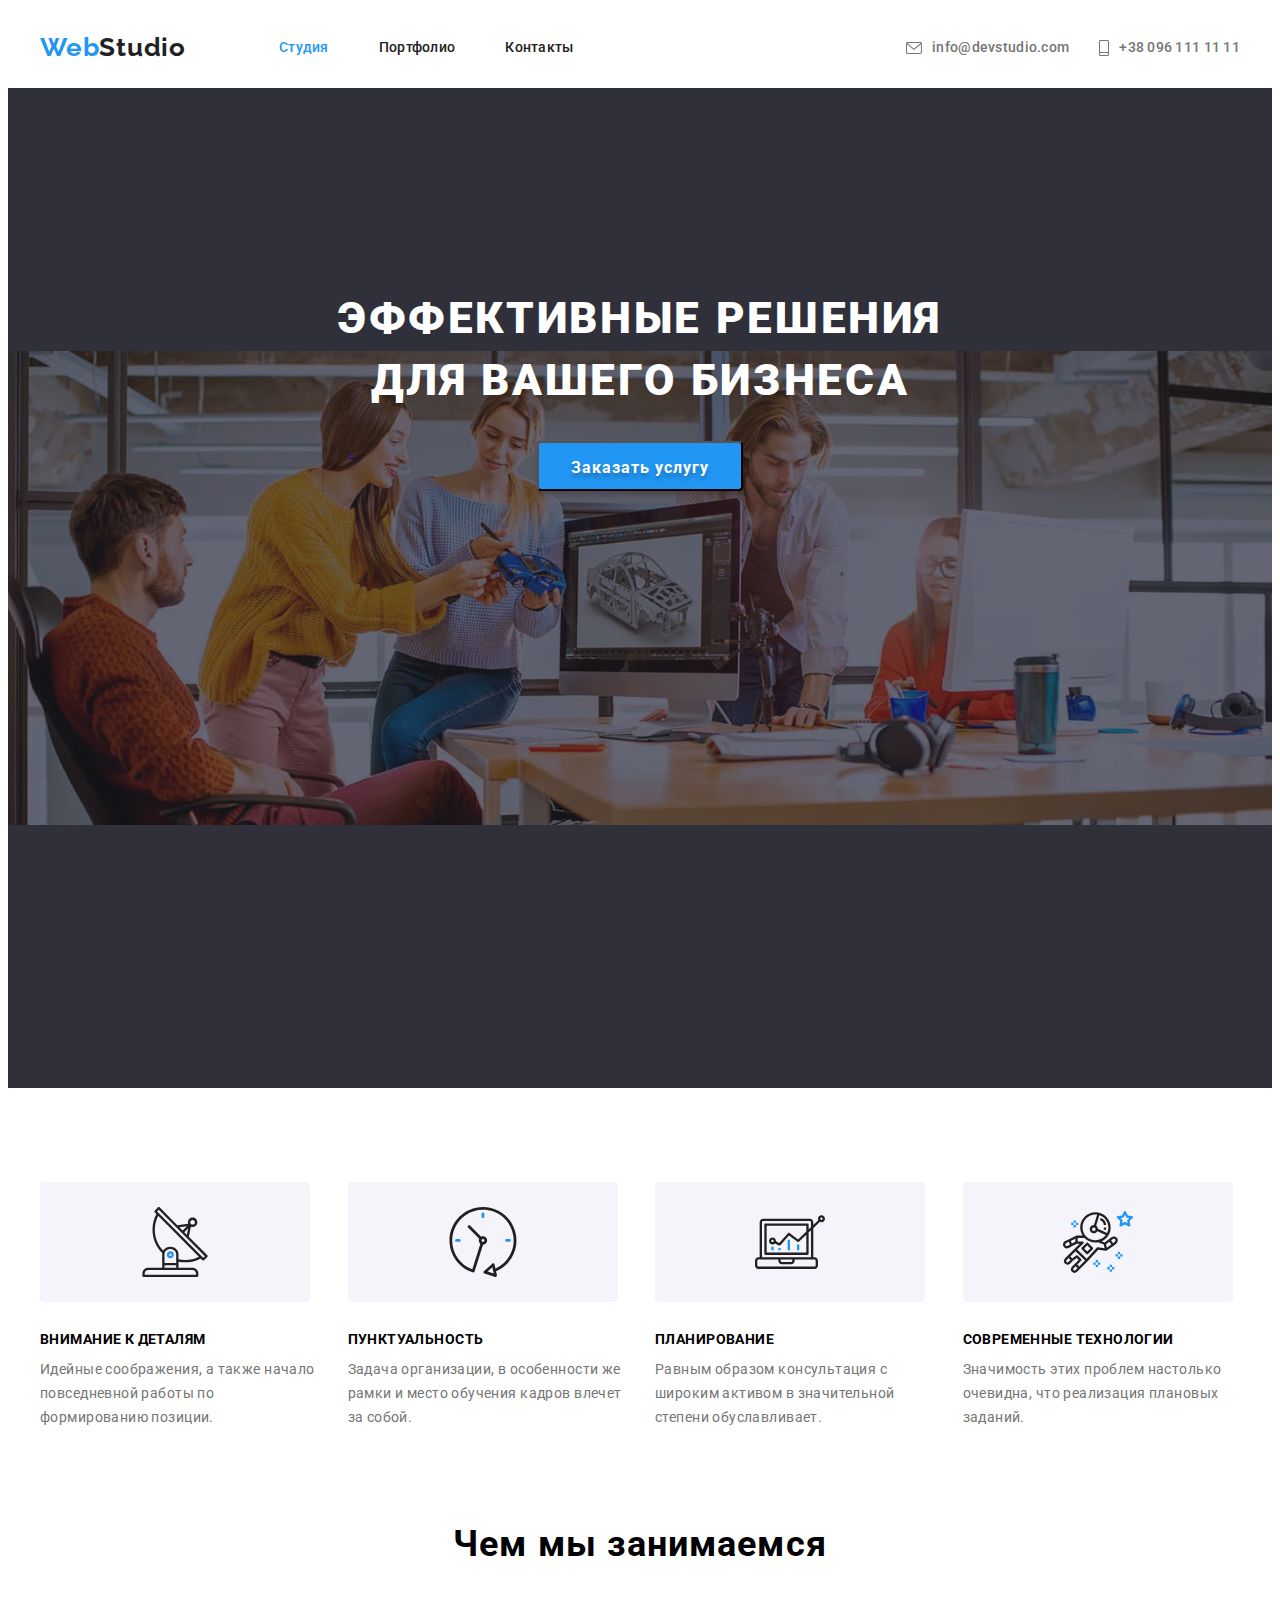
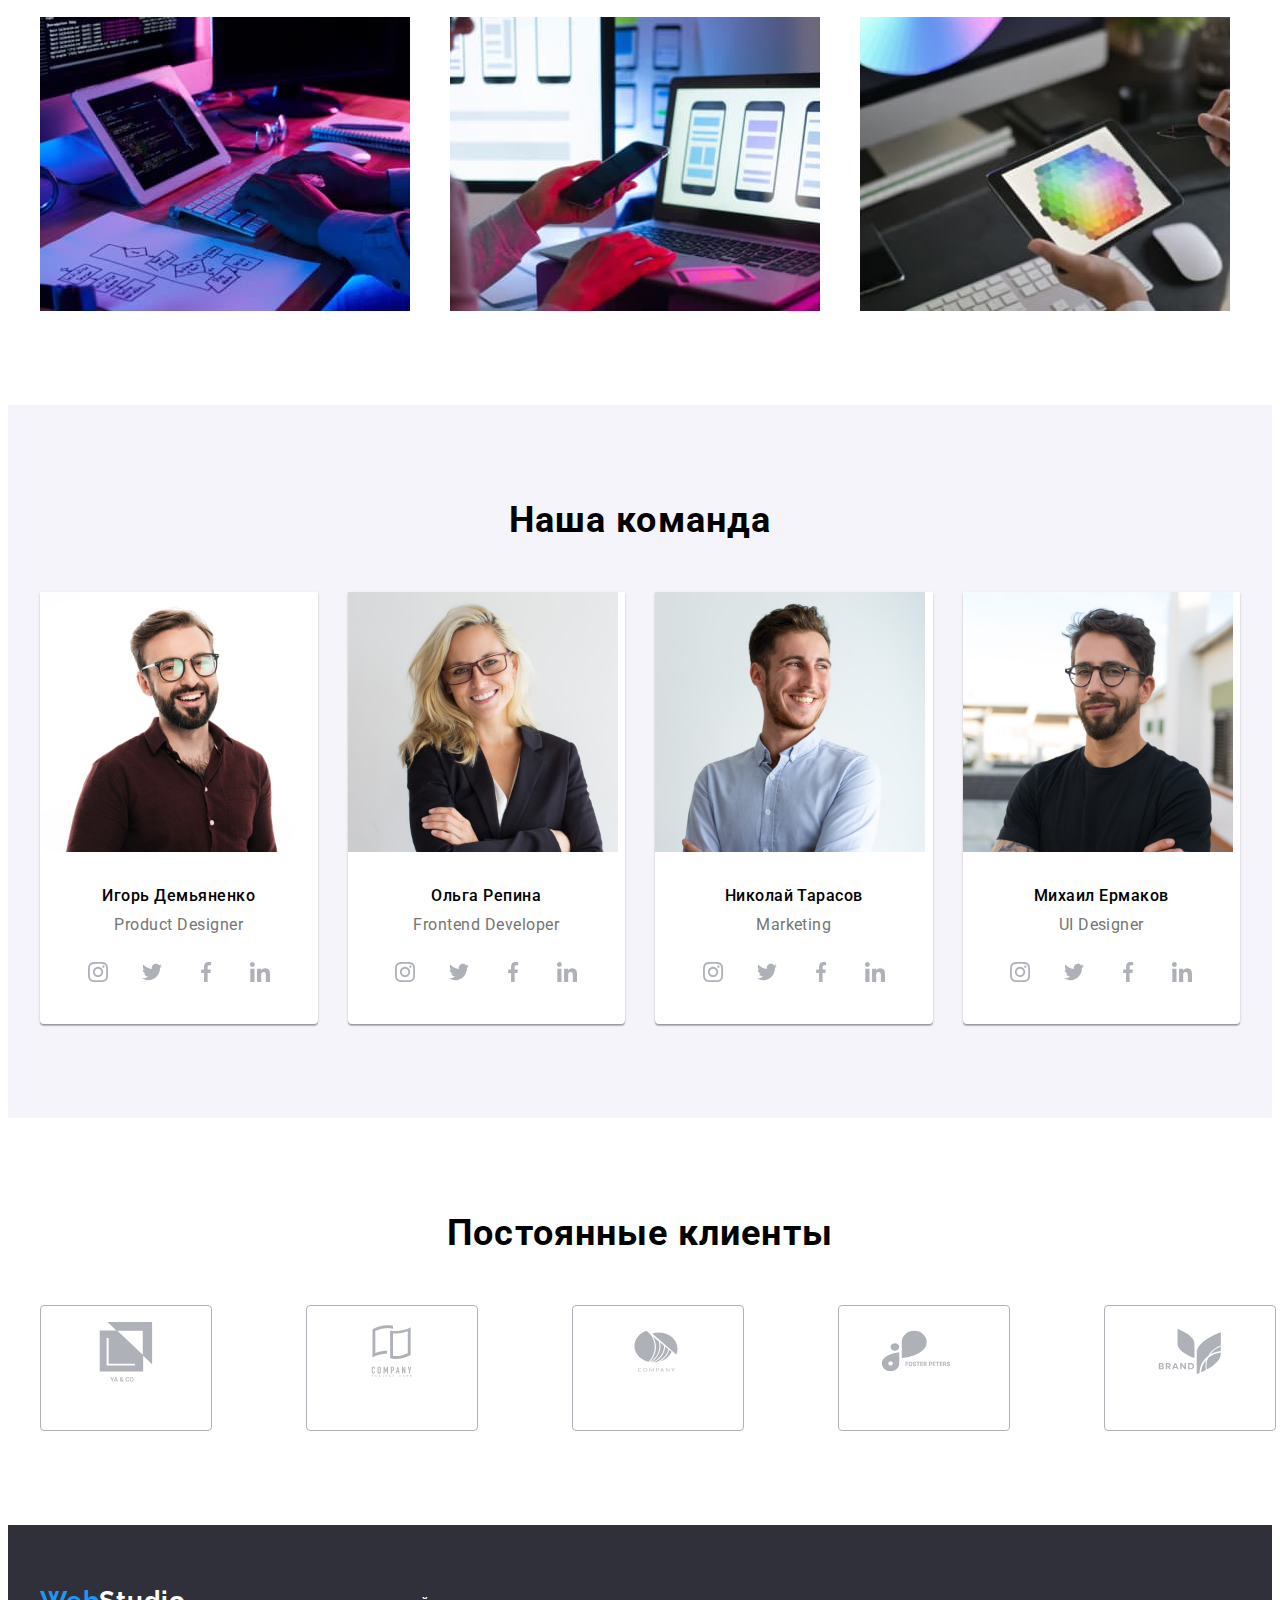
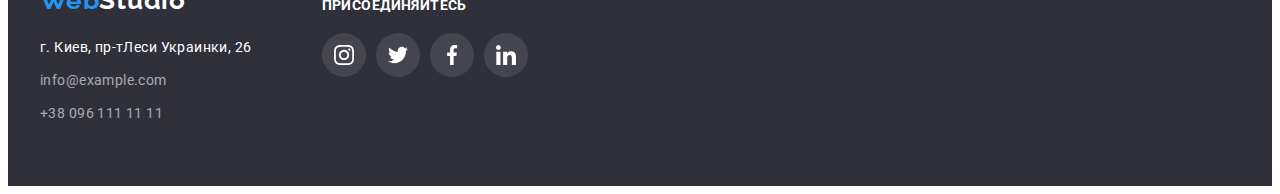
==== index.html @ dd882b48 "start" ====
<!DOCTYPE html>
<html lang="ru">
<head>
    <meta charset="UTF-8">
    <meta http-equiv="X-UA-Compatible" content="IE=edge">
    <meta name="viewport" content="width=device-width, initial-scale=1.0">
    <link rel="preconnect" href="https://fonts.googleapis.com"> 
    <link rel="preconnect" href="https://fonts.gstatic.com" crossorigin> 
    <link href="https://fonts.googleapis.com/css2?family=Raleway:wght@700&family=Roboto:wght@400;500;700;900&display=swap" rel="stylesheet">
    <link rel="stylesheet" href="https://cdnjs.cloudflare.com/ajax/libs/modern-normalize/1.1.0/modern-normalize.min.css" integrity="sha512-wpPYUAdjBVSE4KJnH1VR1HeZfpl1ub8YT/NKx4PuQ5NmX2tKuGu6U/JRp5y+Y8XG2tV+wKQpNHVUX03MfMFn9Q==" crossorigin="anonymous" referrerpolicy="no-referrer" />
    <link rel="stylesheet" href="./css/style.css">    
    <title>Webstudio</title>
</head>
<body> 
    <header class="header">
        <div class="container nav-header"> 
            <a href="./index.html" class="header-logo" ><span class="logo-akcent">Web</span>Studio</a>
            <nav class="header-navigation">    
                <ul class="header-list">
                    <li class="header-item"><a  href="./index.html" class="header-link current" >Студия</a></li>
                    <li class="header-item"><a href="./portfolio.html" class="header-link">Портфолио</a></li>
                    <li class="header-item"><a href="/" class="header-link">Контакты</a></li>
                </ul>
            </nav>
                <div class="header-connect">
                    <ul class="header-link-second">
                        <li class="header-link-item">
                            <a class="header-link-text " href="emilito:info@devstudio.com">
                            <svg class="header-link-icon" width="16" height="12">
                                <use href="./images/symbol-defs.svg#icon-envelope" ></use>
                            </svg>
                            info@devstudio.com</a></li>
                        <li class="header-link-item">
                            <a class="header-link-tel" href="tel:+380961111111">
                                <svg class="header-link-icon" width="10" height="16">
                                    <use href="./images/symbol-defs.svg#icon-Vector" ></use>
                                </svg>
                            +38 096 111 11 11</a></li>
                    </ul>
                </div>
        </div>    
    </header>
    <main>
        <!-- герой -->
            <section class="hero">
                <div class="container">
                    <h1 class="hero-title" >Эффективные решения для вашего бизнеса</h1>
                    <button type="button" class="hero-button ">Заказать услугу</button>
                </div>
            </section>
        <!-- переваги вебстудії -->
            <section class="benefits section">
                <div class="container">
                    <h2 class="visually-hidden">достоинства вебстудии</h2> 
                    <ul class="benefits-list">
                        <li class="benefits-item">
                            <div class="benefits-box">
                                <svg class="benefits-pictures" width="70" height="70">
                                    <use href="./images/symbol-defs.svg#icon-antenna"></use>
                                </svg>
                            </div>
                            <h3 class="benefits-title">Внимание к деталям</h3>
                            <p class="benefits-text">Идейные соображения, а также начало повседневной работы по формированию позиции.</p>
                        </li>
                        <li class="benefits-item">
                            <div class="benefits-box">
                                <svg class="benefits-pictures" width="70" height="70">
                                    <use href="./images/symbol-defs.svg#icon-clock"></use>
                                </svg>
                            </div>
                            <h3 class="benefits-title">Пунктуальность</h3>
                            <p class="benefits-text">Задача организации, в особенности же рамки и место обучения кадров влечет за собой.</p>
                        </li>
                        <li class="benefits-item">
                            <div class="benefits-box">
                                <svg class="benefits-pictures" width="70" height="70">
                                    <use href="./images/symbol-defs.svg#icon-diagram"></use>
                                </svg>
                            </div>
                            <h3 class="benefits-title">Планирование</h3>
                            <p class="benefits-text">Равным образом консультация с широким активом в значительной степени обуславливает.</p>
                        </li>
                        <li class="benefits-item">
                            <div class="benefits-box">
                                <svg class="benefits-pictures" width="70" height="70">
                                    <use href="./images/symbol-defs.svg#icon-astronaut"></use>
                                </svg>
                            </div>
                            <h3 class="benefits-title">Современные технологии</h3>
                            <p class="benefits-text">Значимость этих проблем настолько очевидна, что реализация плановых заданий.</p>
                        </li>
                    </ul>
                </div>
            </section>
        
        <!-- Чим ми займаємся -->
        <section class="about section-third">
            <div class="container">
                <h2 class="about-title">Чем мы занимаемся</h2>
                <ul class="about-list">
                    <li class="about-item"><img src="./images/img.jpg" alt="верстка" width="370" class="about-img" ></li>
                    <li class="about-item"><img src="./images/img-2.jpg" alt="дизайн приложения" width="370" class="about-img"></li>
                    <li class="about-item"><img src="./images/img-3.jpg" alt="подбор цвета" width="370" class="about-img"></li>
                </ul>
            </div>
        </section>
        <!-- Наша команда -->
        <section class="team section">
            <div class="container">
                <h2 class="team-title">Наша команда</h2>
                <ul class="team-list">
                    <li class="team-item"><img src="./images/imgigor.jpg" alt="Игорь Демьяненко" width="270" class="team-img">
                        <div class="team-text-block">
                            <h3 class="team-title-second">Игорь Демьяненко</h3>
                            <p lang="en" class="team-text">Product Designer</p>
                            <ul class="team-socs">
                                <li class="team-socs-item" > 
                                    <a href="" class="team-socs-link">
                                        <svg class="team-socs-icon" width="20" height="20">
                                            <use href="./images/symbol-defs.svg#icon-instagram"></use>
                                        </svg>
                                    </a> 
                                </li>
                                <li class="team-socs-item">
                                    <a href="" class="team-socs-link" >
                                        <svg class="team-socs-icon" width="20" height="20">
                                            <use href="./images/symbol-defs.svg#icon-twitter"></use>
                                        </svg>
                                    </a> 
                                </li> 
                                <li class="team-socs-item">
                                    <a href="" class="team-socs-link">
                                        <svg class="team-socs-icon" width="20" height="20">
                                            <use href="./images/symbol-defs.svg#icon-facebook"></use>
                                        </svg>
                                    </a> 
                                </li> 
                                <li class="team-socs-item">                                    
                                    <a href=""  class="team-socs-link">
                                        <svg class="team-socs-icon" width="20" height="20">
                                            <use href="./images/symbol-defs.svg#icon-linkedin-"></use>
                                        </svg>
                                    </a> 
                                </li> 
                            </ul>
                        </div>
                    </li>    
                    <li class="team-item"><img src="./images/imgolga.jpg" alt="Ольга Репина" width="270" class="team-img">
                        <div class="team-text-block">
                            <h3 class="team-title-second">Ольга Репина</h3>
                            <p lang="en" class="team-text">Frontend Developer</p>
                            <ul class="team-socs">
                                <li class="team-socs-item" > 
                                    <a href="" class="team-socs-link">
                                        <svg class="team-socs-icon" width="20" height="20">
                                            <use href="./images/symbol-defs.svg#icon-instagram"></use>
                                        </svg>
                                    </a> 
                                </li>
                                <li class="team-socs-item">
                                    <a href="" class="team-socs-link">
                                        <svg class="team-socs-icon" width="20" height="20">
                                            <use href="./images/symbol-defs.svg#icon-twitter"></use>
                                        </svg>
                                    </a> 
                                </li> 
                                <li class="team-socs-item" >
                                    <a href=""  class="team-socs-link">
                                        <svg class="team-socs-icon" width="20" height="20">
                                            <use href="./images/symbol-defs.svg#icon-facebook"></use>
                                        </svg>
                                    </a> 
                                </li> 
                                <li class="team-socs-item">                                    
                                    <a href=""  class="team-socs-link">
                                        <svg class="team-socs-icon" width="20" height="20">
                                            <use href="./images/symbol-defs.svg#icon-linkedin-"></use>
                                        </svg>
                                    </a> 
                                </li> 
                            </ul>
                        </div>
                    </li>    
                    <li class="team-item"><img src="./images/imgnik.jpg" alt="Николай Тарасов" width="270" class="team-img">
                        <div class="team-text-block">
                            <h3 class="team-title-second">Николай Тарасов</h3>
                            <p lang="en" class="team-text">Marketing</p>
                            <ul class="team-socs">
                                <li class="team-socs-item" > 
                                    <a href=""  class="team-socs-link">
                                        <svg class="team-socs-icon" width="20" height="20">
                                            <use href="./images/symbol-defs.svg#icon-instagram"></use>
                                        </svg>
                                    </a> 
                                </li>
                                <li class="team-socs-item">
                                    <a href=""  class="team-socs-link" >
                                        <svg class="team-socs-icon" width="20" height="20">
                                            <use href="./images/symbol-defs.svg#icon-twitter"></use>
                                        </svg>
                                    </a> 
                                </li> 
                                <li class="team-socs-item">
                                    <a href=""  class="team-socs-link">
                                        <svg class="team-socs-icon" width="20" height="20">
                                            <use href="./images/symbol-defs.svg#icon-facebook"></use>
                                        </svg>
                                    </a> 
                                </li> 
                                <li class="team-socs-item">                                    
                                    <a href=""  class="team-socs-link">
                                        <svg class="team-socs-icon" width="20" height="20">
                                            <use href="./images/symbol-defs.svg#icon-linkedin-"></use>
                                        </svg>
                                    </a> 
                                </li> 
                            </ul>
                        </div>
                    </li>    
                    <li class="team-item"><img src="./images/imgmik.jpg" alt="Михаил Ермаков" width="270" class="team-img">
                        <div class="team-text-block">
                            <h3 class="team-title-second">Михаил Ермаков</h3>
                            <p lang="en" class="team-text">UI Designer</p>
                            <ul class="team-socs">
                                <li class="team-socs-item" > 
                                    <a href=""  class="team-socs-link">
                                        <svg class="team-socs-icon" width="20" height="20">
                                            <use href="./images/symbol-defs.svg#icon-instagram"></use>
                                        </svg>
                                    </a> 
                                </li>
                                <li class="team-socs-item">
                                    <a href=""  class="team-socs-link">
                                        <svg class="team-socs-icon" width="20" height="20">
                                            <use href="./images/symbol-defs.svg#icon-twitter"></use>
                                        </svg>
                                    </a> 
                                </li> 
                                <li class="team-socs-item">
                                    <a href=""  class="team-socs-link">
                                        <svg class="team-socs-icon" width="20" height="20">
                                            <use href="./images/symbol-defs.svg#icon-facebook"></use>
                                        </svg>
                                    </a> 
                                </li> 
                                <li class="team-socs-item">                                    
                                    <a href=""  class="team-socs-link" >
                                        <svg class="team-socs-icon" width="20" height="20">
                                            <use href="./images/symbol-defs.svg#icon-linkedin-"></use>
                                        </svg>
                                    </a> 
                                </li> 
                            </ul>
                        </div>
                    </li>    
                </ul>
            </div>
        </section>
        <section class="client section">
            <div class="container">
                <h3 class="client-title">Постоянные клиенты</h3>
                <ul class="client-list">
                    <li class="client-item">
                        <a href=""  class="client-link">
                            <svg class="client-icon" Width="106" height="60">
                                <use href="./images/symbol-defs.svg#icon-logo6"></use>
                            </svg>
                        </a>
                    </li>
                    <li class="client-item">
                        <a href=""  class="client-link">
                            <svg class="client-icon" Width="106" height="60">
                                <use href="./images/symbol-defs.svg#icon-Logo2"></use>
                            </svg>
                        </a>
                    </li>
                    <li class="client-item">
                        <a href=""  class="client-link">
                            <svg class="client-icon" Width="106" height="60">
                                <use href="./images/symbol-defs.svg#icon-Logo1"></use>
                            </svg>
                        </a>
                    </li>
                    <li class="client-item">
                        <a href=""  class="client-link">
                            <svg class="client-icon" Width="106" height="60">
                                <use href="./images/symbol-defs.svg#icon-Logo3"></use>
                            </svg>
                        </a>
                    </li>
                    <li class="client-item">
                        <a href=""  class="client-link">
                            <svg class="client-icon" Width="106" height="60">
                                <use href="./images/symbol-defs.svg#icon-Logo4"></use>
                            </svg>
                        </a>
                    </li>
                    <li class="client-item">
                        <a href=""  class="client-link">
                            <svg class="client-icon" Width="106" height="60">
                                <use href="./images/symbol-defs.svg#icon-logo5"></use>
                            </svg>
                        </a>
                    </li>
                </ul>
            </div>
        </section>
    </main>
    <!-- Підвал -->
    <footer class="footer section-second">
        <address>
            <div class="address container">
                <div class="footer-cordenats">
                    <a class="footer-logo" href="/"><span class="logo-akcent">Web</span>Studio</a>
                    <ul class="footer-list">
                        <li class="footer-item"><a href="https://bit.ly/3pXMvUd" target="_blank" rel="noopener, noindex, nofollow" class="footer-address">г. Киев, пр-тЛеси Украинки, 26</a> </li>
                        <li class="footer-item"><a  href="mailto:info@devstudio.com" class="footer-link">info@example.com</a> </li>
                        <li class="footer-item"><a href="tel:+380961111111" class="footer-tel">+38 096 111 11 11</a> </li>
                    </ul>
                </div>
                <div class="footer-conect">
                    <h4 class="conect-title">присоединяйтесь</h4>
                    <ul class="conect-list">
                        <li class="conect-item">
                            <a href=""  class="footer-link-icon">
                                <svg class="footer-icon" width="20" height="20">
                                    <use href="./images/symbol-defs.svg#icon-instagram"></use>
                                </svg>
                            </a>
                        </li>
                        <li class="conect-item">
                            <a href=""  class="footer-link-icon">
                                <svg class="footer-icon" width="20" height="20">
                                    <use href="./images/symbol-defs.svg#icon-twitter"></use>
                                </svg>
                            </a>
                        </li>
                        <li class="conect-item">
                            <a href=""  class="footer-link-icon">
                                <svg class="footer-icon" width="20" height="20">
                                    <use href="./images/symbol-defs.svg#icon-facebook"></use>
                                </svg>
                            </a>
                        </li>
                        <li class="conect-item">
                            <a href=""  class="footer-link-icon">
                                <svg class="footer-icon" width="20" height="20">
                                    <use href="./images/symbol-defs.svg#icon-linkedin-"></use>
                                </svg>
                            </a>
                        </li>
                    </ul>
                </div>
            </div>
        </address>
    </footer>

</body>
</html>
---- css/style.css ----
body {
    font-family: 'Roboto', Tahoma, sans-serif;
}

:root {
    --primery-text-color: #212121;
    --second-text-color: #757575; 
    --title-white-color: #FFFFFF;
    --akcent-color: #2196F3;
    --silver-icon:#AFB1B8;


}

p, 
h1, 
h2, 
h3, 
h4 {
    margin: 0;
}

ul,ol {
    padding-left: 0;
    margin: 0;
}



.container{
    width: 1200px;
    padding-left: 15px;
    padding-right: 15px;
    margin: 0 auto;

}

.section{
    padding-top: 94px;
    padding-bottom: 94px;
}


/* --------------------WebStudio----------------- */

.header-logo{
    font-family: 'Raleway', Tahoma, sans-serif;
    color: var(--primery-text-color);
    font-weight: 700;
    font-size: 26px;
    line-height: 1.2;
    text-decoration: none;
    letter-spacing: 0.03em;

    margin-right: 93px;
}

.logo-akcent{
    color: var(--akcent-color);
}

.nav-header{
    display: flex;
    align-items: center;

    min-height: 80px;
    /* padding-top: 32px;
    padding-bottom: 32px; */
}

/* -------------------------Студiя------------------ */

.header-list{
    display: flex;

    font-weight: 500;
    font-size: 14px;
    line-height: 1.14;
    list-style: none;
    letter-spacing: 0.02em;

}

.header-item:not(:last-child){
    margin-right: 50px;

}

.header-link{
    color: var(--primery-text-color);
    text-decoration: none;

    padding-top: 32px;
    padding-bottom: 32px;
    
}

.header-link:hover,
.header-link:focus{
    color: var(--akcent-color);
    cursor: pointer;
    
}

.header-link.current {
    color: var(--akcent-color);
}

.header-connect{
    margin-left: auto;

}

.header-link-second{
    display: flex;

    font-weight: 500;
    font-size: 14px;
    line-height: 1.14;
    list-style: none;
    letter-spacing: 0.02em;
}

.header-link-text, .header-link-tel{
    display: flex;
    color: var(--second-text-color);
    text-decoration: none;
    align-items: center;
}

.header-link-tel:hover,
.header-link-text:hover,
.header-link-tel:focus,
.header-link-text:focus{
    color: var(--akcent-color);
    cursor: pointer;
}

.header-link-tel{
    margin-left: 30px;

}
.header-link-item{

}

.header-link-icon{
    margin-right: 10px;
    fill: currentColor;

}

.header{
    /* padding-top: 24px;
    padding-bottom: 25px; */
    /* min-height: 80px; */
}

/* ---------------------------hero------------------- */

.hero{
    background-color: #2F303A;
    text-align: center;
    height: 600px;
    max-width: 1600px;

    padding-top: 200px;
    padding-bottom: 200px;

    background-image: linear-gradient(rgba(47, 48, 58, 0.4), rgba(47, 48, 58, 0.4)), 
    url(../images/hero.jpg);
    background-size: contain;
    background-position: center;
    background-repeat: no-repeat;
}

.hero-title{
    color:var(--title-white-color);
    font-weight: 900;
    font-size: 44px;
    line-height: 1.4;
    letter-spacing: 0.06em;
    text-transform: uppercase;
    text-align: center;

    width: 696px;
    margin: auto;
    
    padding-bottom: 30px;
    /* padding-left: 252px;
    padding-right: 252px; */
}

.button{
    border: solid transparent;
}

.hero-button{
    display: inline-block;
    font-family: 'Roboto', Tahoma, sans-serif;
    background-color: var(--akcent-color);
    color:var(--title-white-color);
    min-width: 200px;
    height: 50.16px;
    left: 713px;
    top: calc(50% - 50.16px/2 - 700.42px);
    font-weight: 700;
    font-size: 16px;
    line-height: 1.9;
    letter-spacing: 0.06em;
    
    align-items: center;
    text-align: center;
    text-shadow: 0px 4px 4px rgba(0, 0, 0, 0.25);
    
    padding: 10px 32px;
    border-radius: 4px;
    box-shadow: 0px 4px 4px rgba(0, 0, 0, 0.15);

}

/* --------------------------- benefits ----------------------*/

.visually-hidden {
    position: absolute;
    white-space: nowrap;
    width: 1px;
    height: 1px;
    overflow: hidden;
    border: 0;
    padding: 0;
    clip: rect(0 0 0 0);
    clip-path: inset(50%);
    margin: -1px;
} 

.benefits{
    display: flex;
}

.benefits-list{
    list-style: none;

    display: flex;
    margin-right: -30px;
}

.benefits-item{
    
}

.benefits-box {
    display: flex;
    background: #F5F4FA;
    width: 270px;
    height: 120px;
    border-radius: 4px; 
    margin-bottom: 30px;

    align-items: center;
    justify-content: center;


}

.benefits-pictures{

}

.benefits-title{
    font-weight: 700;
    font-size: 14px;
    line-height: 1.14;
    letter-spacing: 0.03em;
    text-transform: uppercase;

    margin-bottom: 10px;
}

.benefits-item{
    flex-basis:calc(100%/4 - 30px);
    margin-right: 30px;
}

.benefits-item:last-child{
    margin-right: 0;
}


.benefits-text{
    color: var(--second-text-color);
    font-weight: 400;
    font-size: 14px;
    line-height: 1.7;
    letter-spacing: 0.03em;
}

/*Чим ми займаємся*/

.section-third{
    padding-bottom: 94px;
}

.about-list{
    list-style: none;
    display: flex;
    margin-right: -30px;
}

.about-item{
    display: flex;
    flex-basis:calc(100%/3 - 30px);
    margin-right: 30px;
}

.about-item:last-child{
    margin-right: 0;
}



.about-title, .team-title, .client-title{
    font-weight: 700;
    font-size: 36px;
    line-height: 1.2;
    text-align: center;
    letter-spacing: 0.03em;

    margin-bottom: 50px;
}

/* ---------------------------- team ----------------------- */


.team{
    /* margin-bottom: 50px; */
    background-color: #F5F4FA;
}

.team-list{
    list-style: none;
    min-width: 270px;

    display: flex; 
    margin-right: -30px;
}

.team-item{
    flex-basis: calc(100%/4 - 30px);
    background: var(--title-white-color);
    margin-right: 30px;


    box-shadow: 0px 1px 3px rgba(0, 0, 0, 0.12), 0px 1px 1px rgba(0, 0, 0, 0.14), 0px 2px 1px rgba(0, 0, 0, 0.2);
    border-radius: 0px 0px 4px 4px;
}

.team-item:last-child{
    margin-right: 0;
}


.team-title-second{
    font-weight: 500;
    font-size: 16px;
    line-height: 1.2;
    letter-spacing: 0.03em;
    text-align: center;

    padding-bottom: 10px;
}

.team-text{
    color:  var(--second-text-color);
    font-weight: 400;
    font-size: 16px;
    line-height: 1.2;
    letter-spacing: 0.03em;
    text-align: center;
}

.team-socs{
    display: flex;
    list-style: none;
    justify-content: center;
}

.team-socs-item{
    margin-top: 16px;
    margin-right: 10px;
}

.team-socs-link{
    display:flex;
    width: 44px;
    height: 44px;
    border-radius: 50%;

    justify-content: center;
    align-items: center;
    fill: var(--silver-icon);

}

.team-socs-item:last-child{
    margin-right: 0;
}

.team-socs-link:hover,
.team-socs-link:focus{
    background: var(--akcent-color);
    fill: var(--title-white-color);
}

.team-socs-icon{

}

.team-text-block{
    padding-top: 30px;
    padding-bottom: 30px;
}


/* ---------------------------- client ------------------------------------------------------------*/

.client{
    display: flex;
}

.client-list{
    display: flex;
    list-style: none;
    margin-right: -30px;

}

.client-item:last-child{
    margin-right: 0;
}

.client-item{
    display: flex;
    margin-right: 30px;
}



.client-link{
    flex-basis: calc(100%/6 - 30px);
    border: 1px solid var(--silver-icon);
    border-radius: 4px;
    fill: var(--silver-icon);


    width: 170px;
    height:92px;
    

    padding-top: 16px;
    padding-right: 32px;
    padding-bottom: 16px;
    padding-left: 32px;
    
}

.client-link:hover,
.client-link:focus{
    border-color: var(--akcent-color);
    fill: var(--akcent-color);
}

.client-icon{

}


/* ------------------------------- footer ----------------------- */

.footer{
    background-color: #2F303A;

}

.address{
    display: flex;

}

.footer-cordenats{
    margin-right: 70px;

}


.section-second{
    padding-top: 60px;
    padding-bottom: 60px;


}

.footer-logo{
    font-style: normal;
    background-color: #2F303A;
    font-family: 'Raleway', Tahoma, sans-serif;
    color: var(--title-white-color);
    font-weight: 700;
    font-size: 26px;
    line-height: 1.2;
    text-decoration: none;
    letter-spacing: 0.03em;
    cursor: default;

}

.footer-list{
    list-style: none;

    margin-top: 20px;
}

.footer-item:nth-child(-n+2){
    margin-bottom: 9px;
}

.footer-address{
    font-style: normal;
    background-color: #2F303A;
    color: var(--title-white-color);
    font-weight: 400;
    font-size: 14px;
    line-height: 1.7;
    text-decoration: none;
    letter-spacing: 0.03em;
    cursor: default;
}

.footer-link, .footer-tel{
    font-style: normal;
    background-color: #2F303A;;
    color: rgba(255, 255, 255, 0.6);
    font-weight: 400;
    font-size: 14px;
    line-height: 1.7;
    text-decoration: none;
    letter-spacing: 0.03em;
    cursor: default;
} 

.footer-conect{
    display: flex;
    flex-direction: column;

    margin-top: 12px;
}

.conect-title{
    font-style: normal;
    font-weight: 700;
    font-size: 14px;
    line-height: 1,2;
    letter-spacing: 0.03em;
    text-transform: uppercase;
    color: var(--title-white-color);

    align-items: baseline;
    
}

.conect-list{
    display: flex;
    list-style: none;


}

.conect-item{
    display: flex;
    margin-top: 20px;
    margin-right: 10px;
    

}

.conect-item:last-child{
    margin-right: 0;
}

.footer-link-icon{
    display: flex;
    width: 44px;
    height: 44px;
    border-radius: 50%;
    background-color: rgba(255, 255, 255, 0.1);
    fill: var(--title-white-color);

    justify-content: center;
    align-items: center;

}

.footer-link-icon:hover,
.footer-link-icon:focus{
    background-color:var(--akcent-color);
}

.footer-icon{

}


/* ----------------------  портфоліо  -------------------------------------------------------*/

.header-portfolio{
    /* padding-top: 24px;
    padding-bottom: 25px; */
    display: flex;
    border-bottom: 1px solid rgba(236, 236, 236, 1);
    /* box-shadow:0px 4px 4px rgba(0, 0, 0, 0.25); */
}

.header-logo-portfolio{
    font-family: 'Raleway', Tahoma, sans-serif;
    color: var(--primery-text-color);
    font-weight: 700;
    font-size: 26px;
    line-height: 1.2;
    text-decoration: none;
    letter-spacing: 0.03em;
    /* cursor: default; */

    margin-right: 93px;
}

.logo-akcent-portfolio{
    color: var(--akcent-color);
}

.header-link-portfolio{
    color: var(--primery-text-color);
    text-decoration: none;
    cursor: pointer;

}

.header-link-portfolio:hover,
.header-link-portfolio:focus{
    color: var(--akcent-color);
    cursor: pointer;
}

.header-link-portfolio.current{
    color: var(--akcent-color);
}

.header-link-text-portfolio, .header-tel-portfolio{
    display: flex;
    color: var(--second-text-color);
    text-decoration: none;
    align-items: center;
    text-decoration: none;
    cursor: pointer;
}

.header-link-text-portfolio:hover,
.header-link-text-portfolio:focus,
.header-tel-portfolio:hover,
.header-tel-portfolio:focus{
    color: var(--akcent-color);
}

.header-tel-portfolio{
    margin-left: 30px;
}

.button-portfolio-list {
    list-style: none;

    display: flex;
    justify-content: center;
    margin-bottom: 50px;
}

.portfolio-button-item:not(:first-child){
    margin-left: 8px;
}

.hero-button-portfolio{
    display: inline-block;
    font-family: 'Roboto', Tahoma, sans-serif;
    background-color: #F5F4FA;
    color: var(--primery-text-color);
    font-weight: 500;
    font-size: 16px;
    line-height: 1.6;
    letter-spacing: 0.03em;
    text-align: center;
    padding: 6px 22px;
    border-radius: 4px;
    min-height: 38px;
}

.hero-button-portfolio:hover,
.hero-button-portfolio:focus{
    background: var(--akcent-color);
    color:var(--title-white-color);
    cursor: pointer;
    box-shadow: 0px 3px 1px rgba(0, 0, 0, 0.1), 0px 1px 2px rgba(0, 0, 0, 0.08), 0px 2px 2px rgba(0, 0, 0, 0.12);
}

.hero-button-portfolio-acent{  
    display: inline-block;
    background-color: var(--akcent-color);
    color:var(--title-white-color);
    font-weight: 500;
    font-size: 16px;
    line-height: 1.6;
    letter-spacing: 0.03em;
    text-align: center;
    padding: 6px 22px;
    box-shadow: 0px 3px 1px rgba(0, 0, 0, 0.1), 0px 1px 2px rgba(0, 0, 0, 0.08), 0px 2px 2px rgba(0, 0, 0, 0.12);
    border-radius: 4px;
    min-height: 38px;

}

.hero-button-portfolio-acent:hover,
.hero-button-portfolio-acent:focus{
    background-color: var(--title-white-color);
    color: var(--akcent-color);
    cursor: pointer;
}

.portfolio-list{
    list-style: none;


    display: flex;
    flex-wrap: wrap;
    margin-right: -30px; 
    /* margin-left: -3px;  */
}

.portfolio-list-item{
    flex-basis: calc(100%/ 3 -30px);
    /* width: calc((100% -60px) / 3); */
    max-width: 370px;
    margin-right: 30px;
    margin-bottom: 30px;

    background: var(--title-white-color);
    border: 1px solid #EEEEEE;
}

.portfolio-list-item:nth-child(3n +3){
    margin-right: 0;
}

.portfolio-list-item:nth-last-child(-n + 3){
    margin-bottom: 0;
}
.portfolio-list-item:hover{
    box-shadow: 0px 1px 1px rgba(0, 0, 0, 0.12), 0px 4px 4px rgba(0, 0, 0, 0.06), 1px 4px 6px rgba(0, 0, 0, 0.16);
    cursor: pointer;
}

.portfolio-text-block{
    padding-top: 20px;
    padding-bottom: 20px;
    padding-left: 24px;
    padding-right: 24px;
}


.portfolio-title{
    font-weight: 700;
    font-size: 18px;
    line-height: 2;
    letter-spacing: 0.06em;
}

.portfolio-text{
    color: var(--second-text-color);
    font-weight: 400;
    font-size: 16px;
    line-height: 1.9;
    letter-spacing: 0.03em;
}
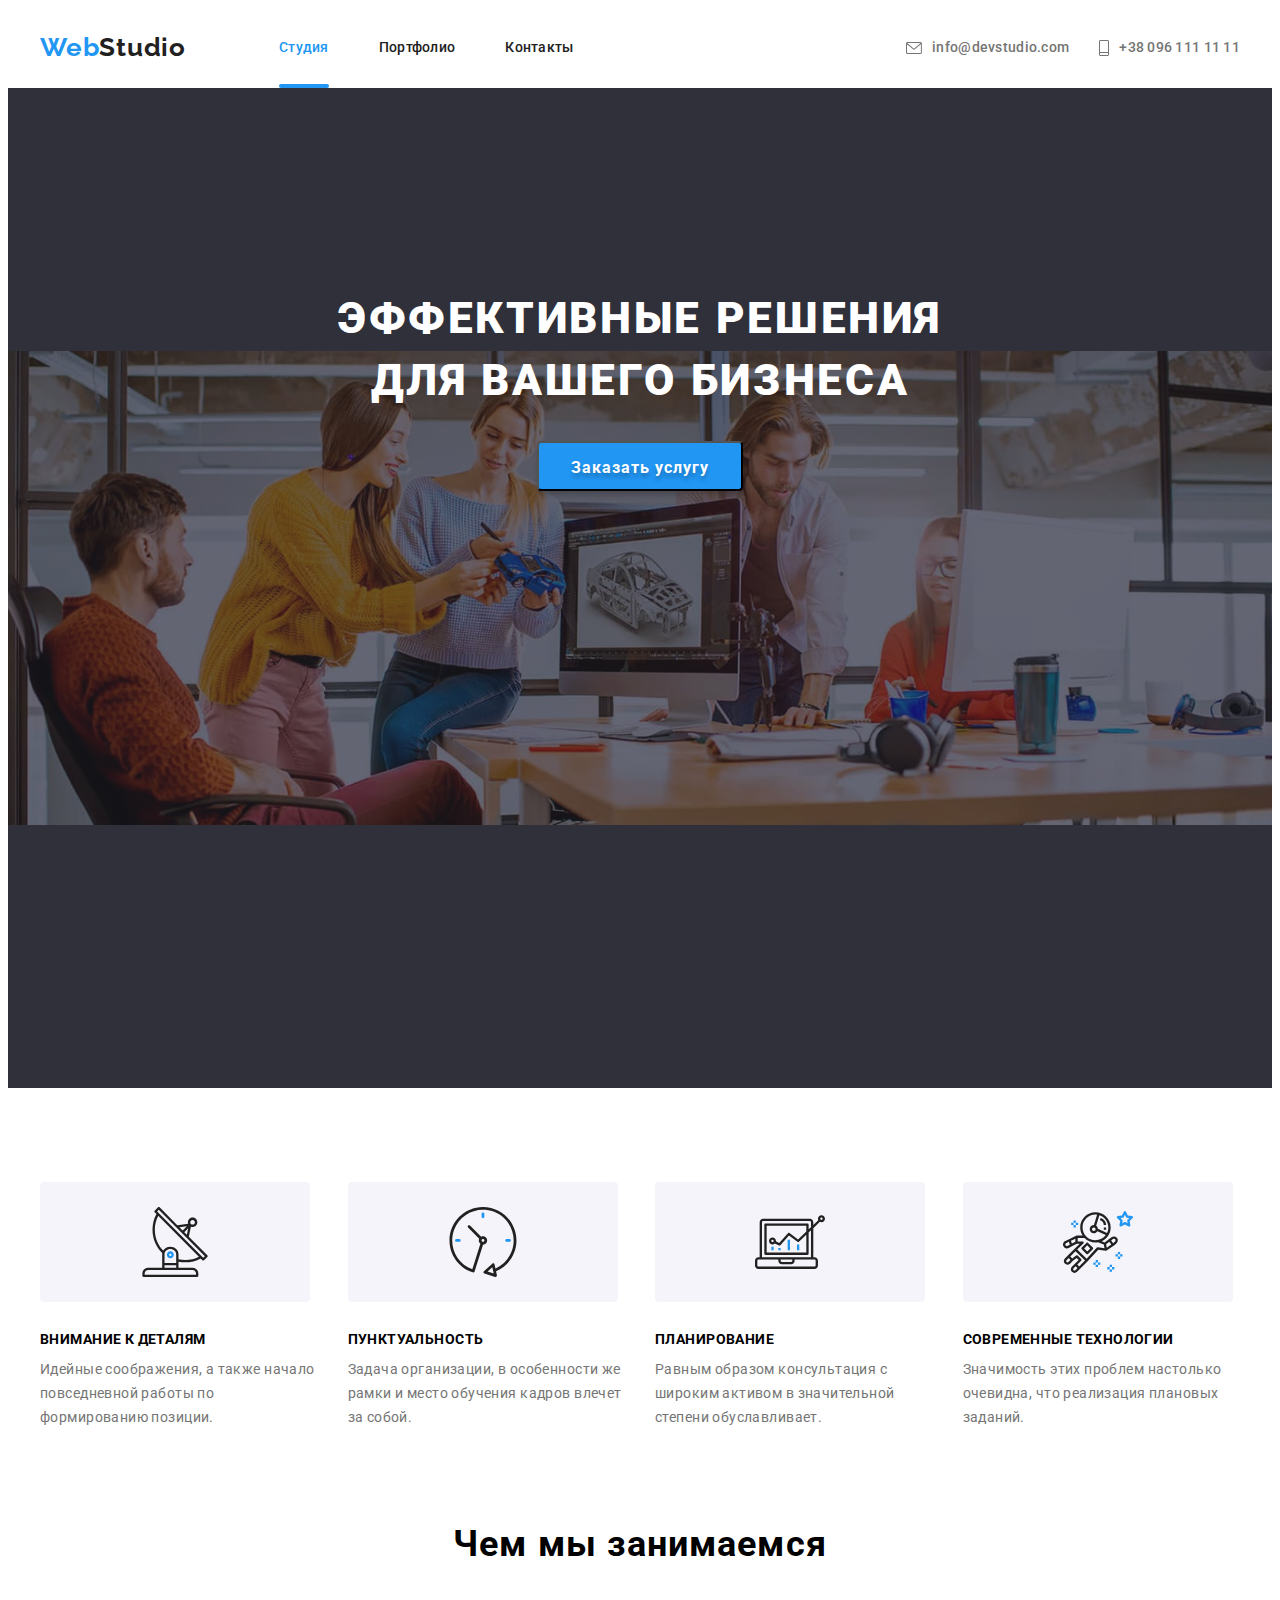
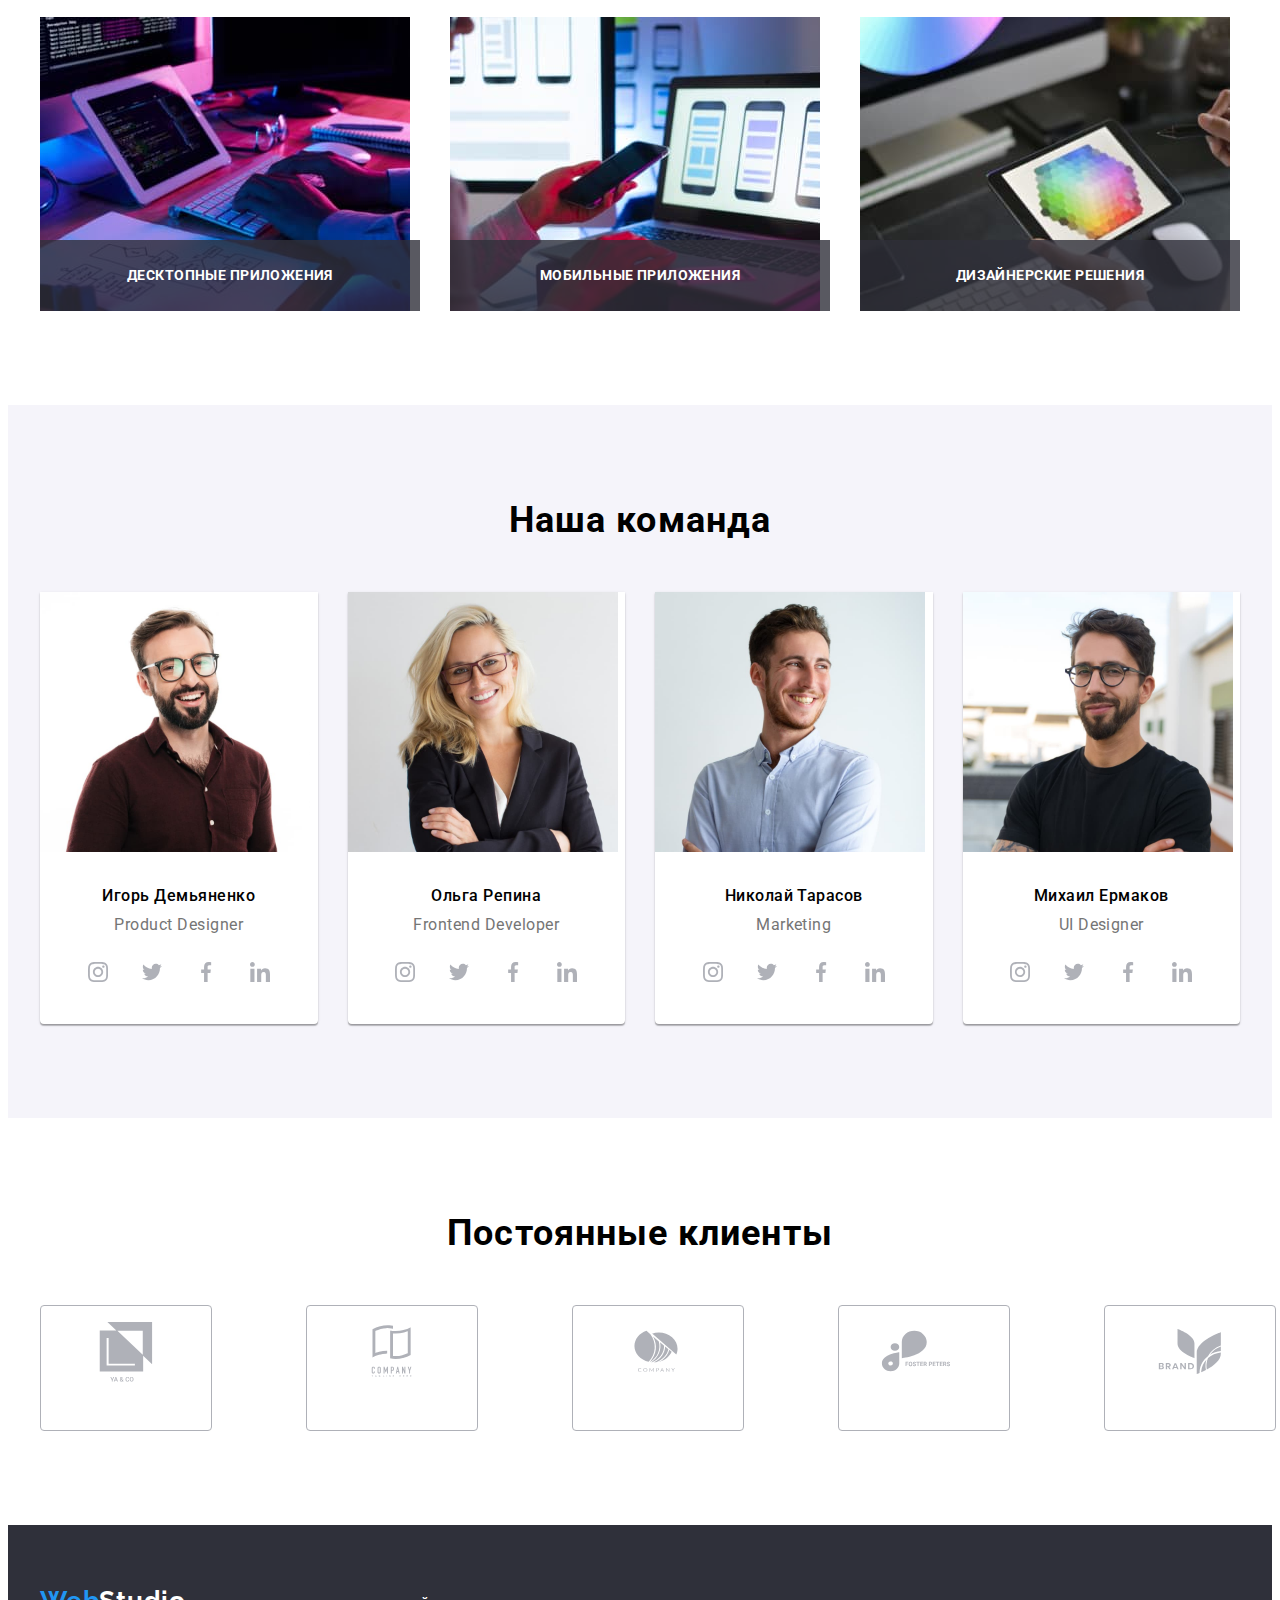
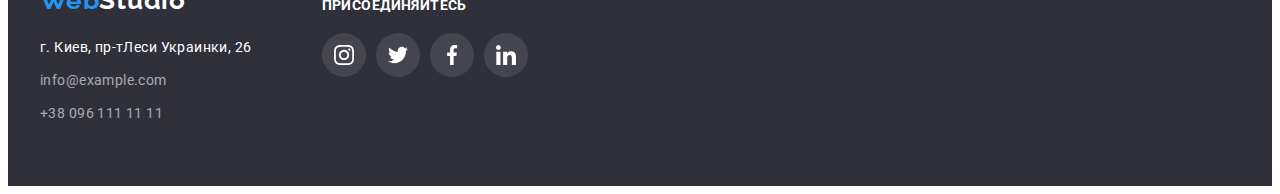
==== commit ca30fda0: "start2" ====
--- a/index.html
+++ b/index.html
@@ -98,9 +98,18 @@
             <div class="container">
                 <h2 class="about-title">Чем мы занимаемся</h2>
                 <ul class="about-list">
-                    <li class="about-item"><img src="./images/img.jpg" alt="верстка" width="370" class="about-img" ></li>
-                    <li class="about-item"><img src="./images/img-2.jpg" alt="дизайн приложения" width="370" class="about-img"></li>
-                    <li class="about-item"><img src="./images/img-3.jpg" alt="подбор цвета" width="370" class="about-img"></li>
+                    <li class="about-item">
+                        <img src="./images/img.jpg" alt="верстка" width="370" class="about-img" >
+                        <p class="about-item-text">Десктопные приложения</p>
+                    </li>
+                    <li class="about-item">
+                        <img src="./images/img-2.jpg" alt="дизайн приложения" width="370" class="about-img">
+                        <p class="about-item-text">Мобильные приложения</p>
+                    </li>
+                    <li class="about-item">
+                        <img src="./images/img-3.jpg" alt="подбор цвета" width="370" class="about-img">
+                        <p class="about-item-text">Дизайнерские решения</p>
+                    </li>
                 </ul>
             </div>
         </section>
--- a/css/style.css
+++ b/css/style.css
@@ -8,6 +8,7 @@
     --title-white-color: #FFFFFF;
     --akcent-color: #2196F3;
     --silver-icon:#AFB1B8;
+    --time-trasition: 250ms linear cubic-bezier(0.4, 0, 0.2, 1);
 
 
 }
@@ -86,6 +87,10 @@
 
 }
 
+.header-item{
+    position: relative;
+}
+
 .header-link{
     color: var(--primery-text-color);
     text-decoration: none;
@@ -93,12 +98,30 @@
     padding-top: 32px;
     padding-bottom: 32px;
     
+}
+
+.header-link.current::after{
+    content: '';
+    position: absolute;
+    
+    display: block;
+
+    width: 100%;
+    height: 4px;
+    border-radius: 2px;
+    background-color: var(--akcent-color);
+    left:0px;
+    bottom: -32px;
+
+
+
 }
 
 .header-link:hover,
 .header-link:focus{
     color: var(--akcent-color);
     cursor: pointer;
+    transform:  color 250ms linear cubic-bezier(0.4, 0, 0.2, 1);
     
 }
 
@@ -134,6 +157,7 @@
 .header-link-text:focus{
     color: var(--akcent-color);
     cursor: pointer;
+    transition:  color 250ms linear cubic-bezier(0.4, 0, 0.2, 1);
 }
 
 .header-link-tel{
@@ -311,10 +335,34 @@
     display: flex;
     flex-basis:calc(100%/3 - 30px);
     margin-right: 30px;
+
+    position: relative;
 }
 
 .about-item:last-child{
     margin-right: 0;
+}
+
+.about-item-text{
+    display: inline-block;
+    position: absolute;
+    padding-top: 27px;
+    padding-bottom: 27px;
+    text-align: center;
+
+    width: 100%;
+    max-height: 70px;
+    background-color: rgba(47, 48, 58, 0.8);
+    color: var(--title-white-color);
+
+    font-weight: 700;
+    font-size: 14px;
+    line-height: 1.2;
+    letter-spacing: 0.03em;
+    text-transform: uppercase;
+
+    left: 0px;
+    bottom: 0px;
 }
 
 
@@ -408,8 +456,10 @@
 
 .team-socs-link:hover,
 .team-socs-link:focus{
-    background: var(--akcent-color);
+    background-color: var(--akcent-color);
     fill: var(--title-white-color);
+    transition:  fill 250ms linear cubic-bezier(0.4, 0, 0.2, 1),   
+    background-color 250ms linear cubic-bezier(0.4, 0, 0.2, 1);
 }
 
 .team-socs-icon{
@@ -468,6 +518,7 @@
 .client-link:focus{
     border-color: var(--akcent-color);
     fill: var(--akcent-color);
+    transition: border-color 250ms linear cubic-bezier(0.4, 0, 0.2, 1), fill 250ms linear cubic-bezier(0.4, 0, 0.2, 1);
 }
 
 .client-icon{
@@ -603,6 +654,7 @@
 .footer-link-icon:hover,
 .footer-link-icon:focus{
     background-color:var(--akcent-color);
+    transition: background-color 250ms linear cubic-bezier(0.4, 0, 0.2, 1);
 }
 
 .footer-icon{
@@ -644,10 +696,27 @@
 
 }
 
+
+
+.header-link-portfolio.current::after{
+    display: block;
+    content: '';
+    position: absolute;
+
+    width: 100%;
+    height: 4px;    
+    border-radius: 2px;
+    background-color: var(--akcent-color);
+
+    left: 0px;
+    bottom: -32px;
+}
+
 .header-link-portfolio:hover,
 .header-link-portfolio:focus{
     color: var(--akcent-color);
     cursor: pointer;
+    transition: color 250ms linear cubic-bezier(0.4, 0, 0.2, 1);
 }
 
 .header-link-portfolio.current{
@@ -668,6 +737,7 @@
 .header-tel-portfolio:hover,
 .header-tel-portfolio:focus{
     color: var(--akcent-color);
+    transition: color 250ms linear cubic-bezier(0.4, 0, 0.2, 1);
 }
 
 .header-tel-portfolio{
@@ -703,10 +773,11 @@
 
 .hero-button-portfolio:hover,
 .hero-button-portfolio:focus{
-    background: var(--akcent-color);
+    background-color: var(--akcent-color);
     color:var(--title-white-color);
     cursor: pointer;
     box-shadow: 0px 3px 1px rgba(0, 0, 0, 0.1), 0px 1px 2px rgba(0, 0, 0, 0.08), 0px 2px 2px rgba(0, 0, 0, 0.12);
+    transition:  background-color 250ms linear cubic-bezier(0.4, 0, 0.2, 1), box-shadow 250ms linear cubic-bezier(0.4, 0, 0.2, 1), color 250ms linear cubic-bezier(0.4, 0, 0.2, 1);
 }
 
 .hero-button-portfolio-acent{  
@@ -730,6 +801,7 @@
     background-color: var(--title-white-color);
     color: var(--akcent-color);
     cursor: pointer;
+    transition: background-color 250ms linear cubic-bezier(0.4, 0, 0.2, 1), color 250ms linear cubic-bezier(0.4, 0, 0.2, 1);
 }
 
 .portfolio-list{
@@ -763,6 +835,7 @@
 .portfolio-list-item:hover{
     box-shadow: 0px 1px 1px rgba(0, 0, 0, 0.12), 0px 4px 4px rgba(0, 0, 0, 0.06), 1px 4px 6px rgba(0, 0, 0, 0.16);
     cursor: pointer;
+    transition: box-shadow 250ms linear cubic-bezier(0.4, 0, 0.2, 1);
 }
 
 .portfolio-text-block{
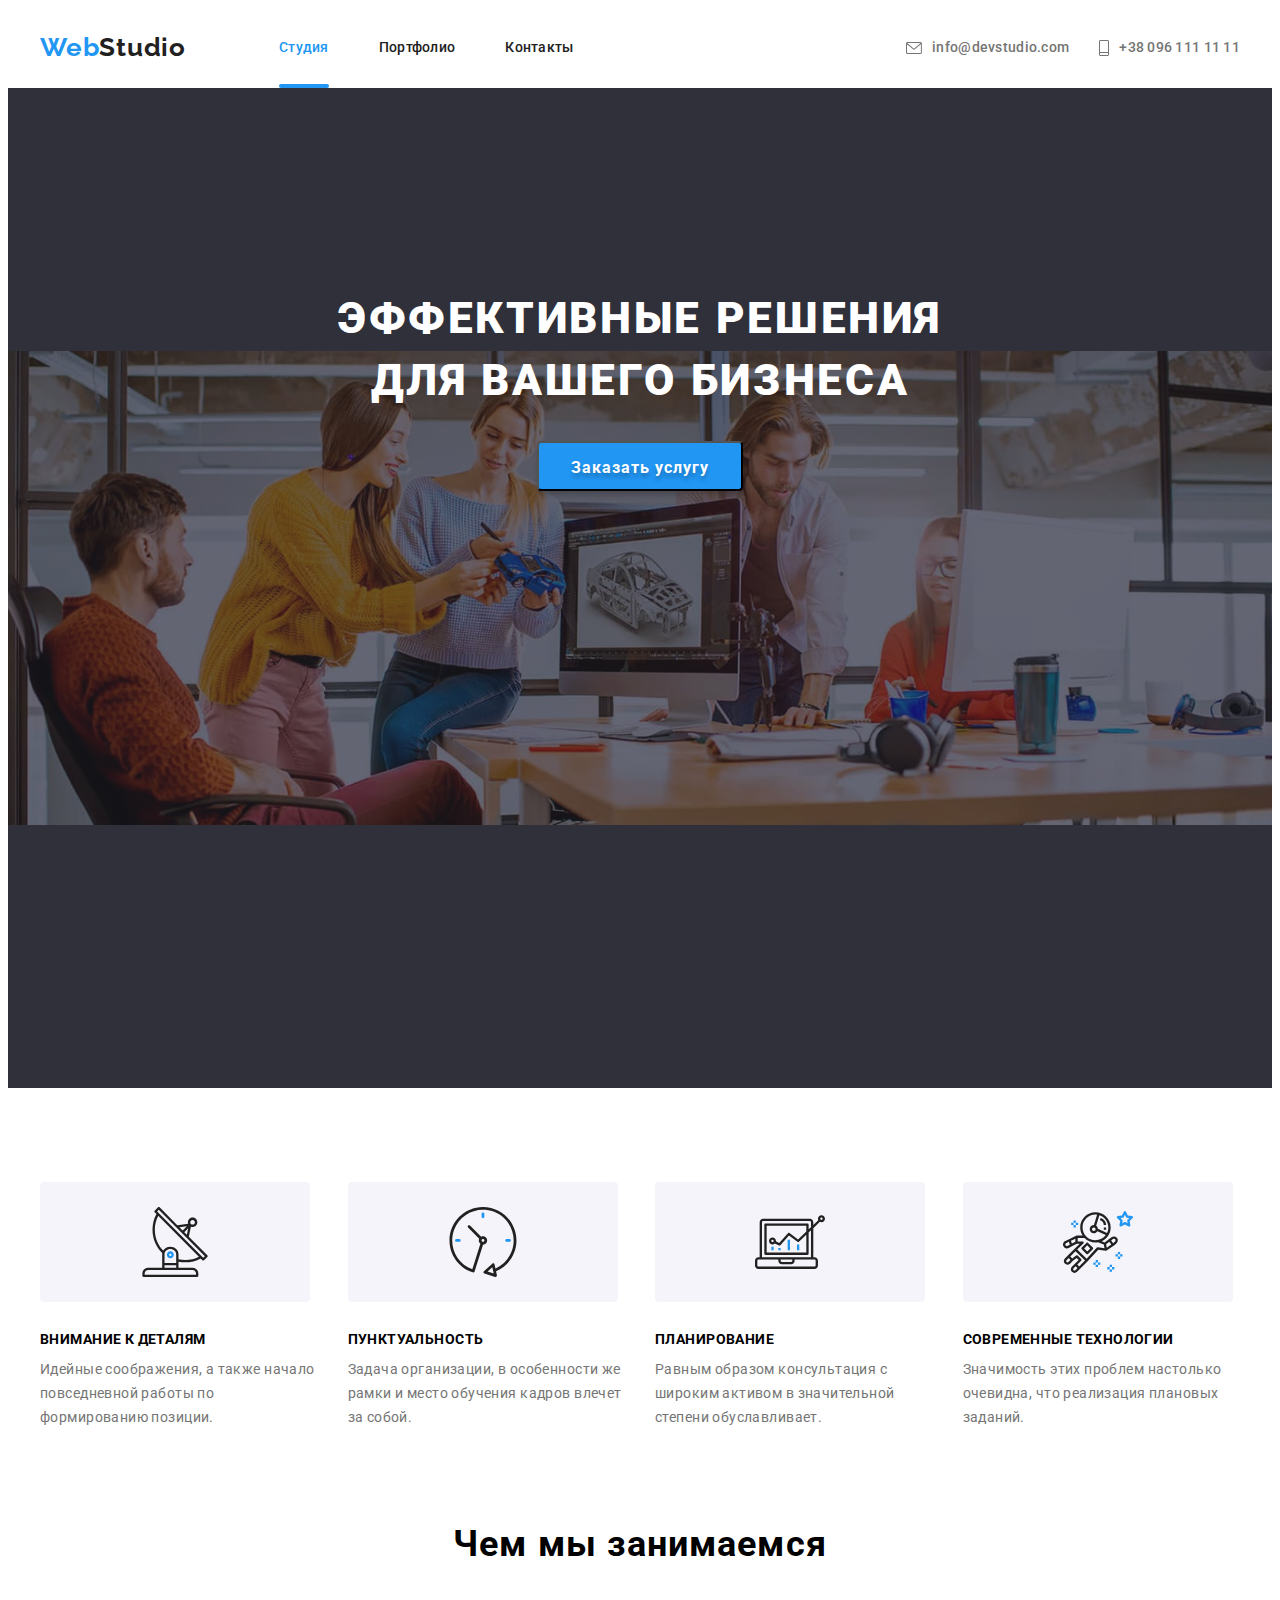
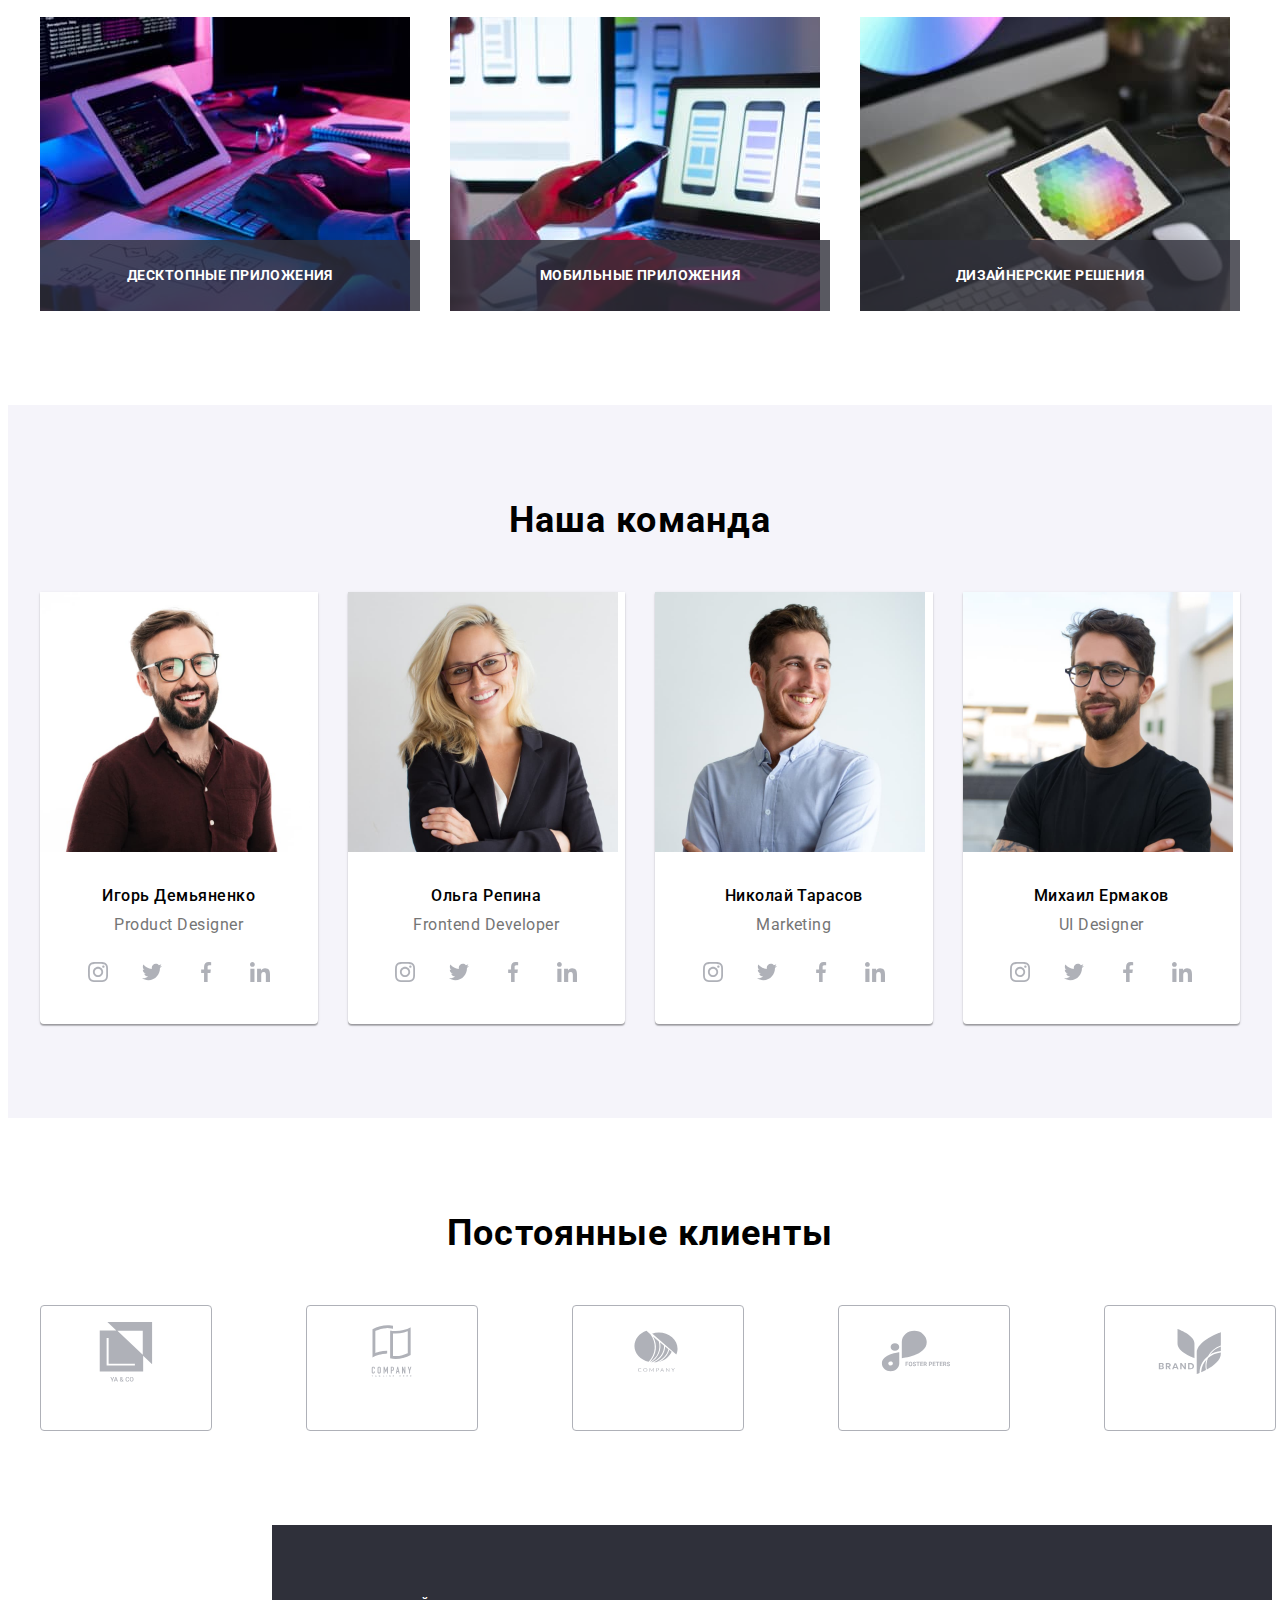
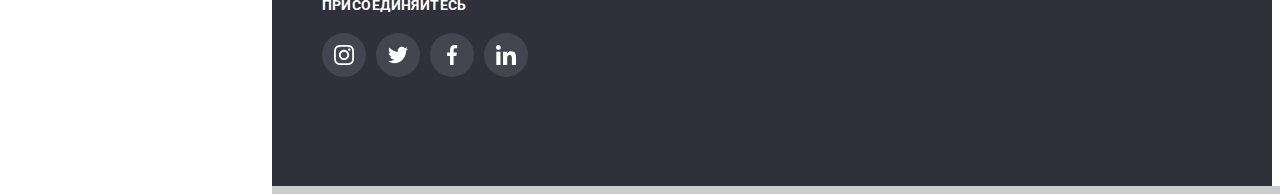
==== commit 65c5c9f8: "no good" ====
--- a/index.html
+++ b/index.html
@@ -363,6 +363,9 @@
             </div>
         </address>
     </footer>
+    <div class="backdrop">
+        <div class="modal"></div>
+    </div>
 
 </body>
 </html>--- a/css/style.css
+++ b/css/style.css
@@ -823,6 +823,8 @@
 
     background: var(--title-white-color);
     border: 1px solid #EEEEEE;
+    
+
 }
 
 .portfolio-list-item:nth-child(3n +3){
@@ -836,6 +838,34 @@
     box-shadow: 0px 1px 1px rgba(0, 0, 0, 0.12), 0px 4px 4px rgba(0, 0, 0, 0.06), 1px 4px 6px rgba(0, 0, 0, 0.16);
     cursor: pointer;
     transition: box-shadow 250ms linear cubic-bezier(0.4, 0, 0.2, 1);
+}
+
+.portfolio-list-item:hover .portfolio-top-text{
+    transform: translateY(0%);
+}
+
+.portfolio-wrap{
+    position: relative;
+    overflow: hidden; 
+}
+
+.portfolio-top-text{
+    position: absolute;
+
+
+    height: 100%;
+    top: 0;
+    padding: 63px 24px 63px 24px;
+    background-color:rgba(33, 150, 243, 0.9);
+    font-weight: 400;
+    font-size: 18px;
+    line-height: 1.6;
+    letter-spacing: 0.03em;
+    color: var(--title-white-color);
+
+    transform: translateY(100%);
+    transition: transform 250ms linear;
+
 }
 
 .portfolio-text-block{
@@ -862,4 +892,29 @@
 }
 
 
-
+.backdrop{
+    position: fixed;
+    /* top: 0; */
+    width: 100%;
+    height: 1000%;
+    background-color: rgba(0, 0, 0, 0.2);
+
+}
+
+.modal{
+    width: 528px;
+    min-height: 581px;
+    border-radius: 4px;
+    background-color:rgba(255, 255, 255, 1);
+ 
+
+        top: 50%;
+        left: 50%;
+        transform: translate(-50%, -50%);
+
+        margin: 0;
+
+}
+
+
+
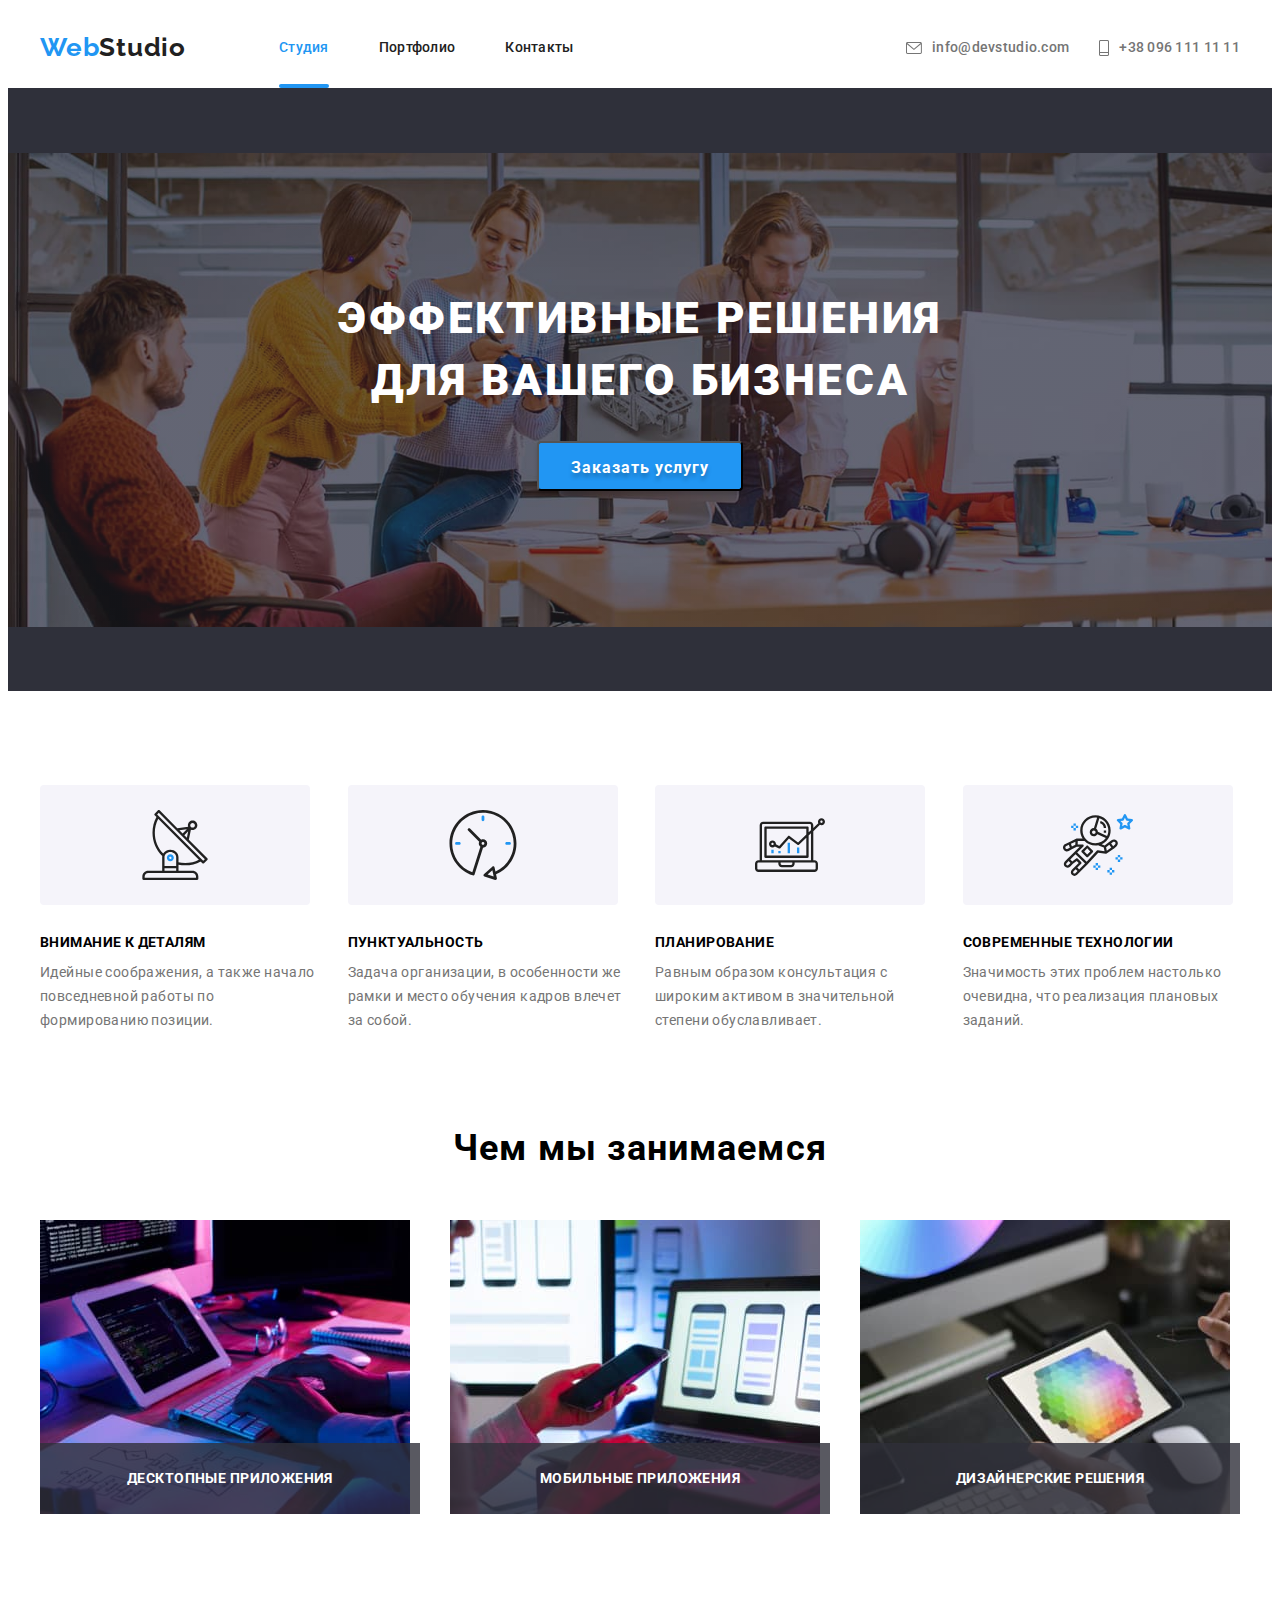
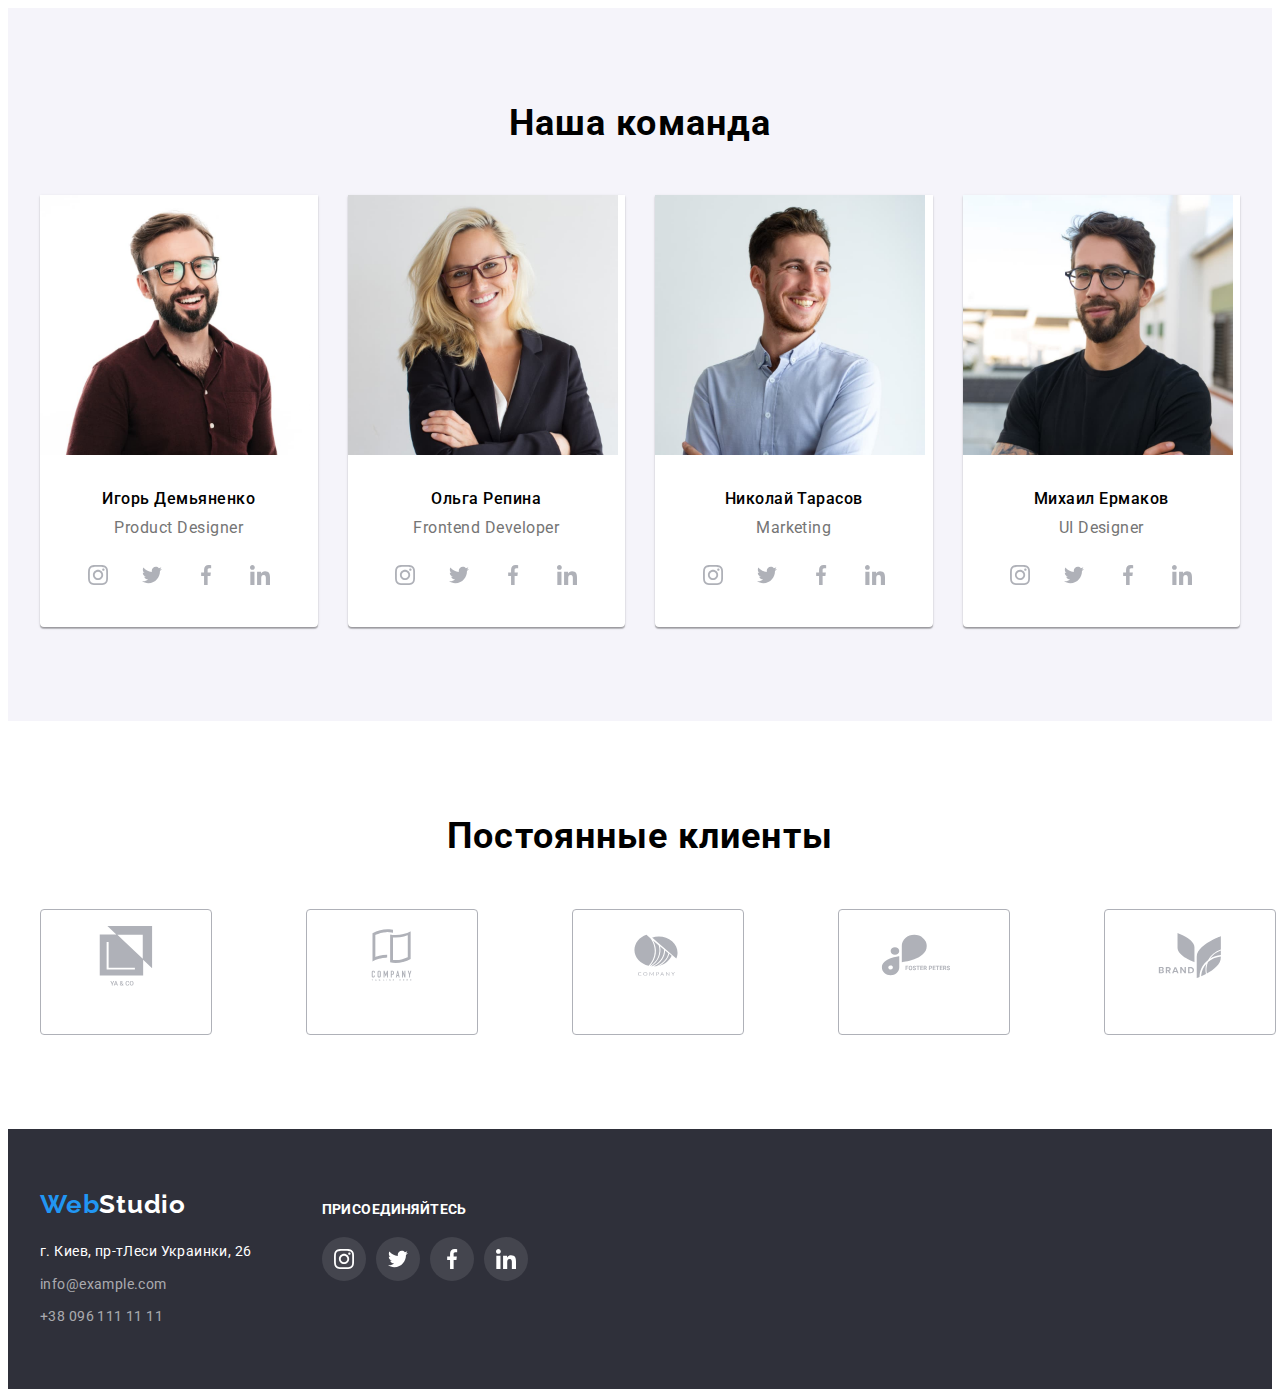
==== commit 77877b65: "js" ====
--- a/index.html
+++ b/index.html
@@ -45,7 +45,7 @@
             <section class="hero">
                 <div class="container">
                     <h1 class="hero-title" >Эффективные решения для вашего бизнеса</h1>
-                    <button type="button" class="hero-button ">Заказать услугу</button>
+                    <button type="button" class="hero-button" data-modal-open>Заказать услугу</button>
                 </div>
             </section>
         <!-- переваги вебстудії -->
@@ -363,9 +363,15 @@
             </div>
         </address>
     </footer>
-    <div class="backdrop">
-        <div class="modal"></div>
+    <div class="backdrop is-hidden" data-modal>
+        <div class="modal">
+            <button type="button" class="icon-close-btn" data-modal-close>X
+                <!-- <svg class="icon-close" width="30" height="30">
+                    <use href="./images/symbol-defs.svg#icon-close"></use>
+                </svg> -->
+            </button>
+        </div>
     </div>
-
+    <script src="./js/modal.js"></script>
 </body>
 </html>--- a/css/style.css
+++ b/css/style.css
@@ -185,7 +185,7 @@
 .hero{
     background-color: #2F303A;
     text-align: center;
-    height: 600px;
+    /* height: 600px; */
     max-width: 1600px;
 
     padding-top: 200px;
@@ -891,30 +891,52 @@
     letter-spacing: 0.03em;
 }
 
+/* -------------------------------- backdrop --------------------------- */
+
 
 .backdrop{
     position: fixed;
-    /* top: 0; */
+    top: 0;
     width: 100%;
-    height: 1000%;
+    min-height: 100%;
     background-color: rgba(0, 0, 0, 0.2);
 
 }
 
 .modal{
+    position: absolute;
     width: 528px;
     min-height: 581px;
+    background-color: rgba(255, 255, 255, 1);
     border-radius: 4px;
-    background-color:rgba(255, 255, 255, 1);
- 
-
-        top: 50%;
-        left: 50%;
-        transform: translate(-50%, -50%);
-
-        margin: 0;
-
-}
-
-
-
+
+    top: 50%;
+    left: 50%;
+    transform: translate(-50%, -50%);
+
+
+
+
+}
+
+.icon-close-btn{
+    width: 30px;
+    height: 30px;
+    border: 1px solid var(--primery-text-color);
+    border-radius: 50%;
+    
+    position: absolute;
+    top: 8px;
+    right: 8px;
+    background-color: transparent;
+
+}
+
+.is-hidden{
+    opacity: 0;
+    pointer-events: none;
+    visibility: hidden;
+}
+
+
+
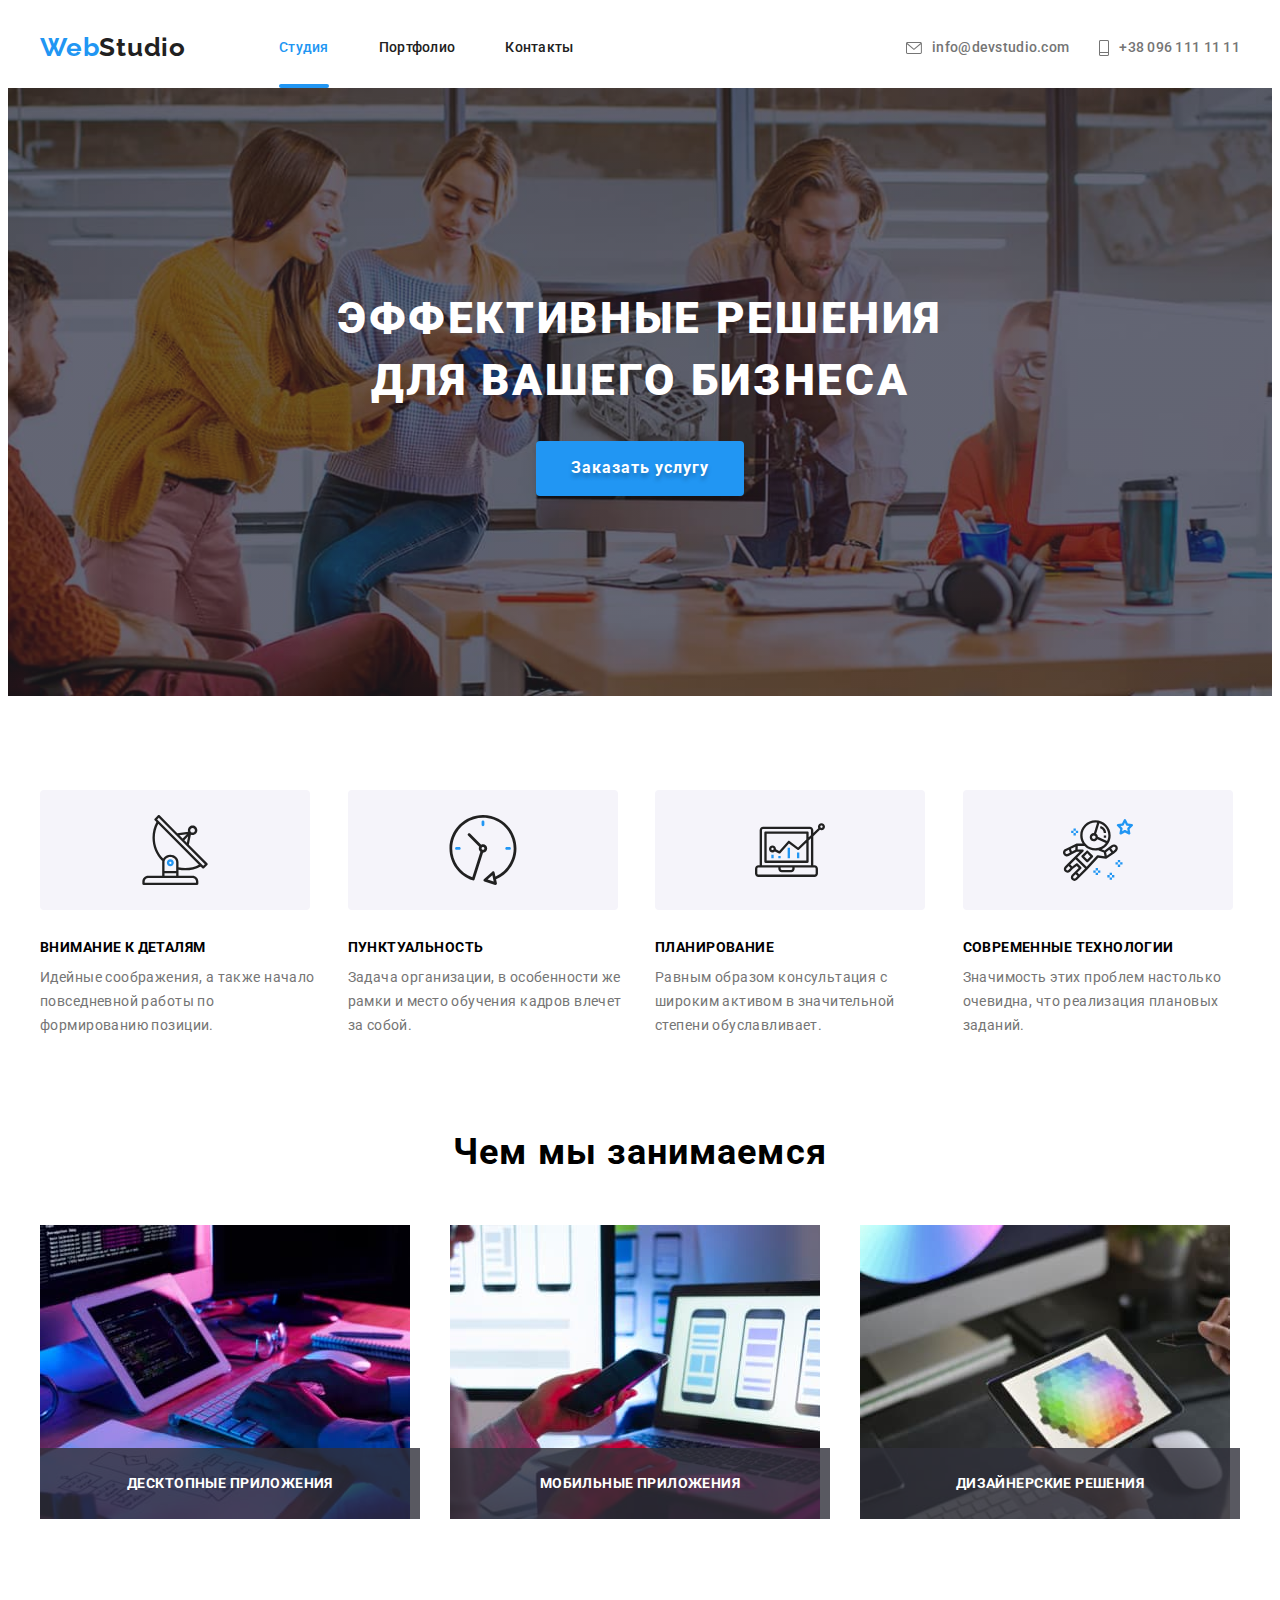
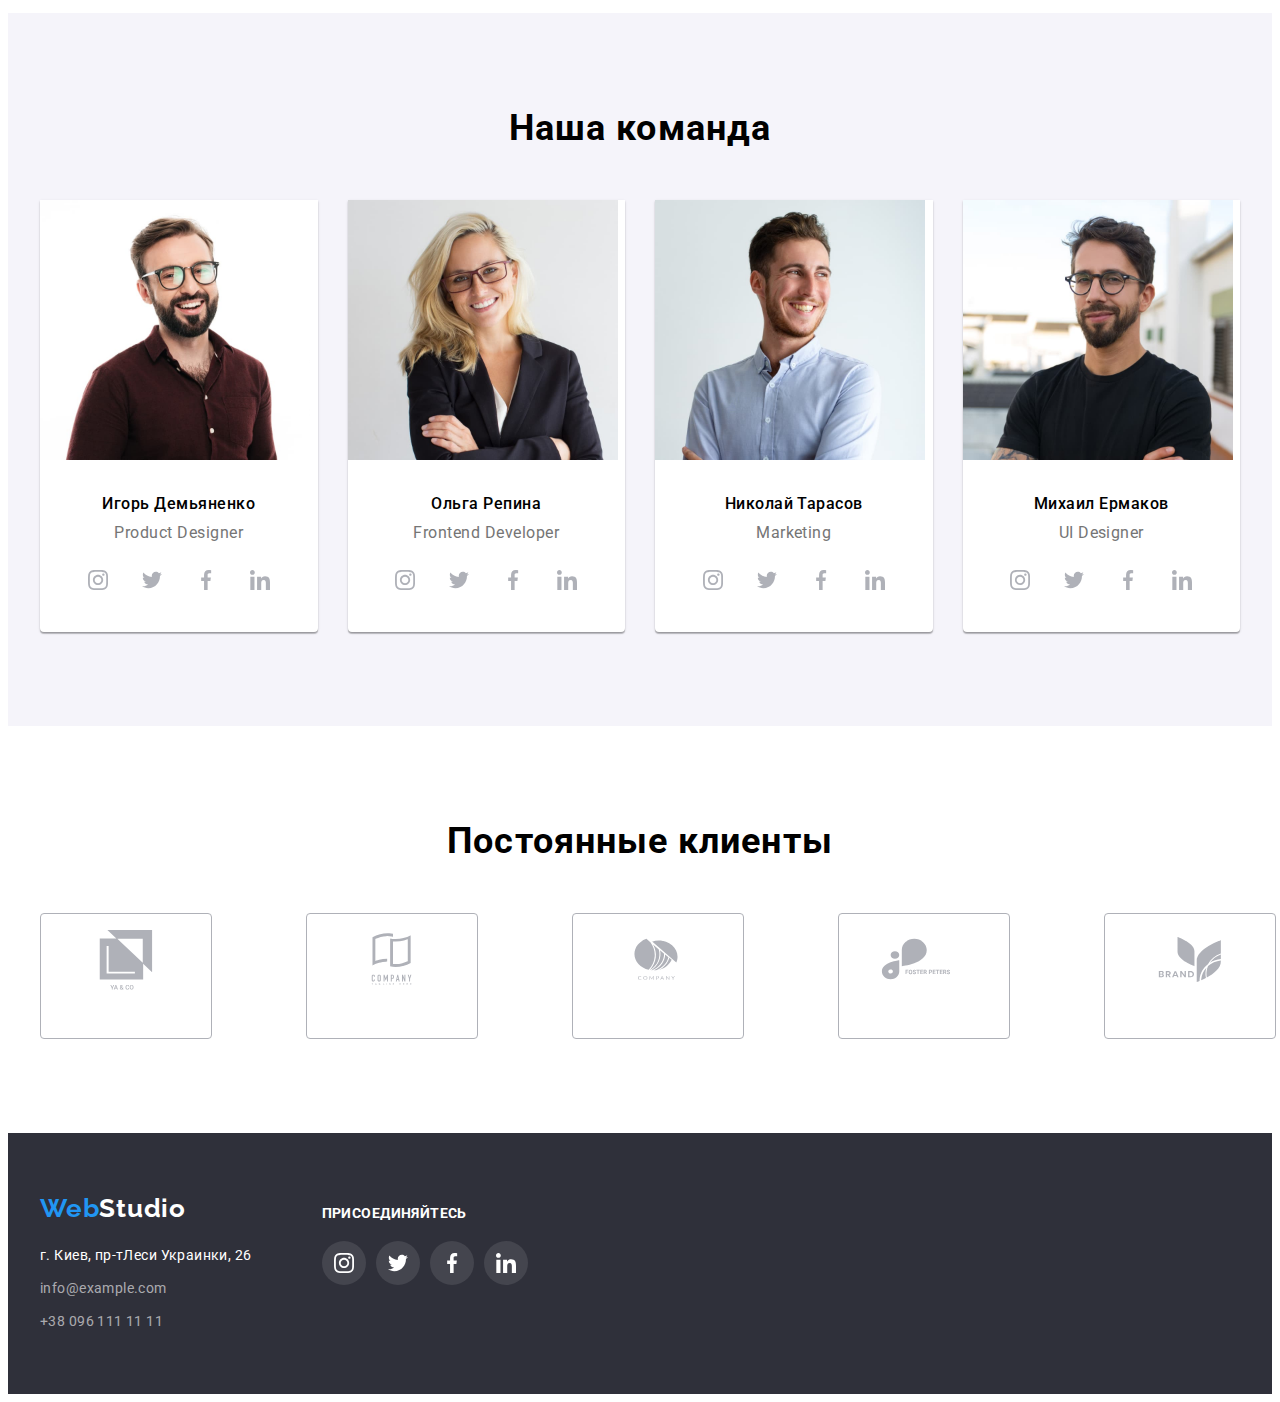
==== commit 88ca7712: "finish second" ====
--- a/index.html
+++ b/index.html
@@ -45,7 +45,7 @@
             <section class="hero">
                 <div class="container">
                     <h1 class="hero-title" >Эффективные решения для вашего бизнеса</h1>
-                    <button type="button" class="hero-button" data-modal-open>Заказать услугу</button>
+                    <button type="button" class="hero-button button" data-modal-open>Заказать услугу</button>
                 </div>
             </section>
         <!-- переваги вебстудії -->
@@ -99,16 +99,22 @@
                 <h2 class="about-title">Чем мы занимаемся</h2>
                 <ul class="about-list">
                     <li class="about-item">
-                        <img src="./images/img.jpg" alt="верстка" width="370" class="about-img" >
-                        <p class="about-item-text">Десктопные приложения</p>
+                        <!-- <div class="about-item-thumb"> -->
+                            <img src="./images/img.jpg" alt="верстка" width="370" class="about-img" >
+                            <p class="about-item-text">Десктопные приложения</p>
+                        <!-- </div> -->
                     </li>
                     <li class="about-item">
-                        <img src="./images/img-2.jpg" alt="дизайн приложения" width="370" class="about-img">
-                        <p class="about-item-text">Мобильные приложения</p>
+                        <!-- <div class="about-item-thumb"> -->
+                            <img src="./images/img-2.jpg" alt="дизайн приложения" width="370" class="about-img">
+                            <p class="about-item-text">Мобильные приложения</p>
+                        <!-- </div> -->
                     </li>
                     <li class="about-item">
-                        <img src="./images/img-3.jpg" alt="подбор цвета" width="370" class="about-img">
-                        <p class="about-item-text">Дизайнерские решения</p>
+                        <!-- <div class="about-item-thumb"> -->
+                            <img src="./images/img-3.jpg" alt="подбор цвета" width="370" class="about-img">
+                            <p class="about-item-text">Дизайнерские решения</p>
+                        <!-- </div> -->
                     </li>
                 </ul>
             </div>
--- a/css/style.css
+++ b/css/style.css
@@ -8,7 +8,7 @@
     --title-white-color: #FFFFFF;
     --akcent-color: #2196F3;
     --silver-icon:#AFB1B8;
-    --time-trasition: 250ms linear cubic-bezier(0.4, 0, 0.2, 1);
+    --timing-function-trasition: 250ms cubic-bezier(0.4, 0, 0.2, 1);
 
 
 }
@@ -98,6 +98,7 @@
     padding-top: 32px;
     padding-bottom: 32px;
     
+    transform:  color var(--timing-function-trasition);
 }
 
 .header-link.current::after{
@@ -121,8 +122,6 @@
 .header-link:focus{
     color: var(--akcent-color);
     cursor: pointer;
-    transform:  color 250ms linear cubic-bezier(0.4, 0, 0.2, 1);
-    
 }
 
 .header-link.current {
@@ -149,6 +148,8 @@
     color: var(--second-text-color);
     text-decoration: none;
     align-items: center;
+
+    transition:  color var(--timing-function-trasition);
 }
 
 .header-link-tel:hover,
@@ -157,7 +158,7 @@
 .header-link-text:focus{
     color: var(--akcent-color);
     cursor: pointer;
-    transition:  color 250ms linear cubic-bezier(0.4, 0, 0.2, 1);
+
 }
 
 .header-link-tel{
@@ -187,13 +188,15 @@
     text-align: center;
     /* height: 600px; */
     max-width: 1600px;
+    margin-right: auto;
+    margin-left: auto;
 
     padding-top: 200px;
     padding-bottom: 200px;
 
     background-image: linear-gradient(rgba(47, 48, 58, 0.4), rgba(47, 48, 58, 0.4)), 
     url(../images/hero.jpg);
-    background-size: contain;
+    background-size: cover;
     background-position: center;
     background-repeat: no-repeat;
 }
@@ -225,12 +228,12 @@
     background-color: var(--akcent-color);
     color:var(--title-white-color);
     min-width: 200px;
-    height: 50.16px;
+    /* height: 50.16px;
     left: 713px;
-    top: calc(50% - 50.16px/2 - 700.42px);
+    top: calc(50% - 50.16px/2 - 700.42px); */
     font-weight: 700;
     font-size: 16px;
-    line-height: 1.9;
+    line-height: 1.8;
     letter-spacing: 0.06em;
     
     align-items: center;
@@ -319,7 +322,7 @@
     letter-spacing: 0.03em;
 }
 
-/*Чим ми займаємся*/
+/*-------------------------------- about ---------------------------*/
 
 .section-third{
     padding-bottom: 94px;
@@ -342,6 +345,10 @@
 .about-item:last-child{
     margin-right: 0;
 }
+
+/* .about-item-thumb{
+    position: relative;
+} */
 
 .about-item-text{
     display: inline-block;
@@ -448,6 +455,10 @@
     align-items: center;
     fill: var(--silver-icon);
 
+    transition:  fill var(--timing-function-trasition),   
+    background-color var(--timing-function-trasition);
+
+
 }
 
 .team-socs-item:last-child{
@@ -458,8 +469,7 @@
 .team-socs-link:focus{
     background-color: var(--akcent-color);
     fill: var(--title-white-color);
-    transition:  fill 250ms linear cubic-bezier(0.4, 0, 0.2, 1),   
-    background-color 250ms linear cubic-bezier(0.4, 0, 0.2, 1);
+
 }
 
 .team-socs-icon{
@@ -511,14 +521,15 @@
     padding-right: 32px;
     padding-bottom: 16px;
     padding-left: 32px;
-    
+
+    transition: border-color var(--timing-function-trasition), fill var(--timing-function-trasition);
 }
 
 .client-link:hover,
 .client-link:focus{
     border-color: var(--akcent-color);
     fill: var(--akcent-color);
-    transition: border-color 250ms linear cubic-bezier(0.4, 0, 0.2, 1), fill 250ms linear cubic-bezier(0.4, 0, 0.2, 1);
+
 }
 
 .client-icon{
@@ -649,12 +660,13 @@
     justify-content: center;
     align-items: center;
 
+    transition: background-color var(--timing-function-trasition);
+
 }
 
 .footer-link-icon:hover,
 .footer-link-icon:focus{
     background-color:var(--akcent-color);
-    transition: background-color 250ms linear cubic-bezier(0.4, 0, 0.2, 1);
 }
 
 .footer-icon{
@@ -694,6 +706,8 @@
     text-decoration: none;
     cursor: pointer;
 
+    transition: color var(--timing-function-trasition);
+
 }
 
 
@@ -716,7 +730,6 @@
 .header-link-portfolio:focus{
     color: var(--akcent-color);
     cursor: pointer;
-    transition: color 250ms linear cubic-bezier(0.4, 0, 0.2, 1);
 }
 
 .header-link-portfolio.current{
@@ -730,6 +743,8 @@
     align-items: center;
     text-decoration: none;
     cursor: pointer;
+
+    transition: color var(--timing-function-trasition);
 }
 
 .header-link-text-portfolio:hover,
@@ -737,7 +752,6 @@
 .header-tel-portfolio:hover,
 .header-tel-portfolio:focus{
     color: var(--akcent-color);
-    transition: color 250ms linear cubic-bezier(0.4, 0, 0.2, 1);
 }
 
 .header-tel-portfolio{
@@ -769,6 +783,8 @@
     padding: 6px 22px;
     border-radius: 4px;
     min-height: 38px;
+
+    transition:  background-color var(--timing-function-trasition), box-shadow var(--timing-function-trasition), color var(--timing-function-trasition);
 }
 
 .hero-button-portfolio:hover,
@@ -777,7 +793,6 @@
     color:var(--title-white-color);
     cursor: pointer;
     box-shadow: 0px 3px 1px rgba(0, 0, 0, 0.1), 0px 1px 2px rgba(0, 0, 0, 0.08), 0px 2px 2px rgba(0, 0, 0, 0.12);
-    transition:  background-color 250ms linear cubic-bezier(0.4, 0, 0.2, 1), box-shadow 250ms linear cubic-bezier(0.4, 0, 0.2, 1), color 250ms linear cubic-bezier(0.4, 0, 0.2, 1);
 }
 
 .hero-button-portfolio-acent{  
@@ -794,6 +809,8 @@
     border-radius: 4px;
     min-height: 38px;
 
+    transition: background-color var(--timing-function-trasition), color var(--timing-function-trasition);
+
 }
 
 .hero-button-portfolio-acent:hover,
@@ -801,7 +818,6 @@
     background-color: var(--title-white-color);
     color: var(--akcent-color);
     cursor: pointer;
-    transition: background-color 250ms linear cubic-bezier(0.4, 0, 0.2, 1), color 250ms linear cubic-bezier(0.4, 0, 0.2, 1);
 }
 
 .portfolio-list{
@@ -823,6 +839,8 @@
 
     background: var(--title-white-color);
     border: 1px solid #EEEEEE;
+
+    transition: box-shadow var(--timing-function-trasition);
     
 
 }
@@ -837,11 +855,7 @@
 .portfolio-list-item:hover{
     box-shadow: 0px 1px 1px rgba(0, 0, 0, 0.12), 0px 4px 4px rgba(0, 0, 0, 0.06), 1px 4px 6px rgba(0, 0, 0, 0.16);
     cursor: pointer;
-    transition: box-shadow 250ms linear cubic-bezier(0.4, 0, 0.2, 1);
-}
-
-.portfolio-list-item:hover .portfolio-top-text{
-    transform: translateY(0%);
+
 }
 
 .portfolio-wrap{
@@ -851,7 +865,6 @@
 
 .portfolio-top-text{
     position: absolute;
-
 
     height: 100%;
     top: 0;
@@ -864,8 +877,11 @@
     color: var(--title-white-color);
 
     transform: translateY(100%);
-    transition: transform 250ms linear;
-
+    transition: transform var(--timing-function-trasition);
+}
+
+.portfolio-list-item:hover .portfolio-top-text{
+    transform: translateY(0%);
 }
 
 .portfolio-text-block{
@@ -900,10 +916,17 @@
     width: 100%;
     min-height: 100%;
     background-color: rgba(0, 0, 0, 0.2);
-
+    transition: opacity var(--timing-function-trasition), visibility var(--timing-function-trasition);
+
+}
+
+.backdrop.is-hidden .modal{
+    transform: translate(-50%, -50%) scale(0.8);
+    transition: transform var(--timing-function-trasition), opacity var(--timing-function-trasition), visibility var(--timing-function-trasition);
 }
 
 .modal{
+
     position: absolute;
     width: 528px;
     min-height: 581px;
@@ -912,12 +935,13 @@
 
     top: 50%;
     left: 50%;
-    transform: translate(-50%, -50%);
-
-
-
-
-}
+    transform: translate(-50%, -50%) scale(1) ;
+    transition: transform var(--timing-function-trasition), opacity var(--timing-function-trasition), visibility var(--timing-function-trasition);
+    opacity: 1;
+
+}
+
+
 
 .icon-close-btn{
     width: 30px;
